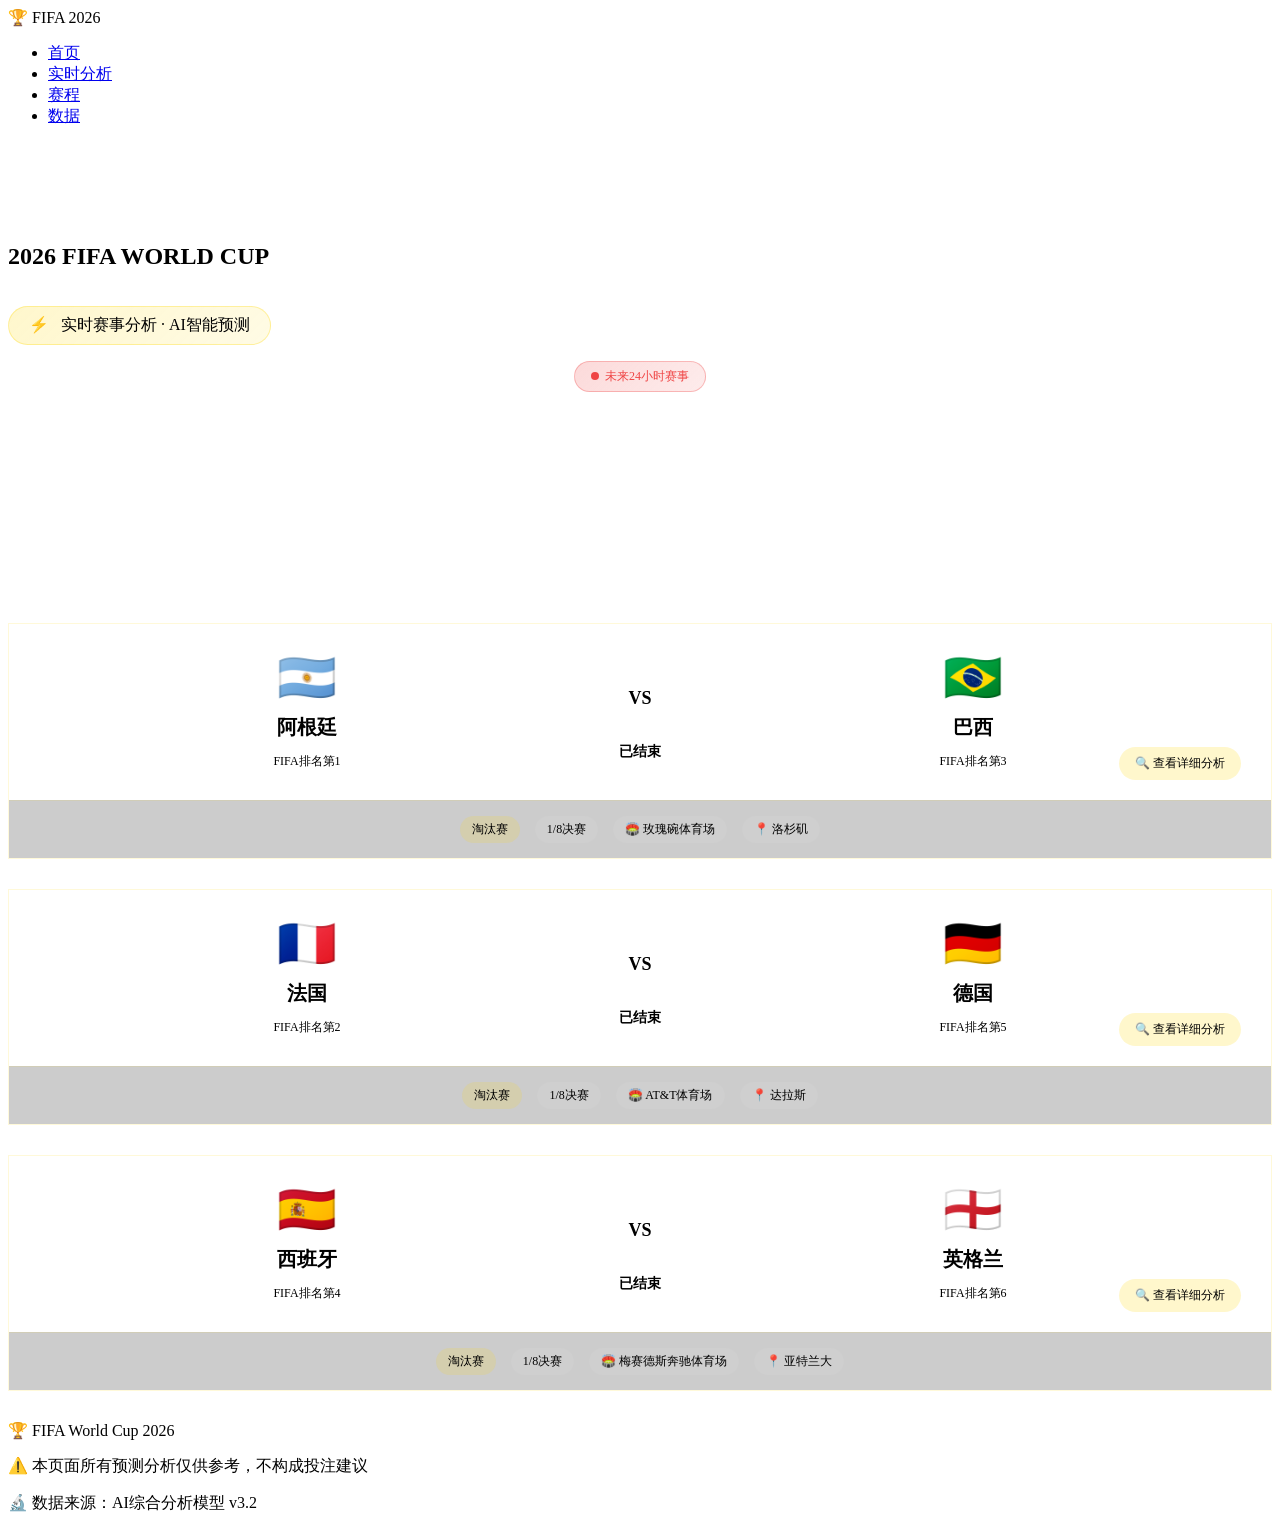
==== analysis.html @ 812a58b4 "v2.0: 新网站架构 - 6页面完整版" ====
<!DOCTYPE html>
<html lang="zh-CN">
<head>
    <meta charset="UTF-8">
    <meta name="viewport" content="width=device-width, initial-scale=1.0">
    <title>2026世界杯 - 实时赛事分析</title>
    <link rel="stylesheet" href="../第一版/网页/styles.css">
    <style>
        /* ==========================================
           实时分析页面专用样式
           ========================================== */
        
        .analysis-hero {
            min-height: 40vh;
            padding: 80px 0 40px;
        }

        .hero-subtitle.analysis-tag {
            background: linear-gradient(135deg, rgba(255, 215, 0, 0.2), rgba(255, 215, 0, 0.1));
            padding: 8px 20px;
            border-radius: 30px;
            border: 1px solid rgba(255, 215, 0, 0.3);
            display: inline-block;
        }

        .live-filter {
            display: flex;
            justify-content: center;
            gap: 12px;
            margin-bottom: 30px;
            flex-wrap: wrap;
        }

        .filter-badge {
            padding: 8px 20px;
            background: rgba(255, 255, 255, 0.05);
            border: 1px solid rgba(255, 255, 255, 0.1);
            border-radius: 20px;
            font-size: 14px;
            color: var(--text-secondary);
            transition: all 0.3s;
        }

        .filter-badge.active {
            background: rgba(255, 215, 0, 0.2);
            border-color: var(--accent-gold);
            color: var(--accent-gold);
        }

        .time-indicator {
            display: flex;
            align-items: center;
            justify-content: center;
            gap: 8px;
            margin-bottom: 20px;
        }

        .time-badge {
            background: linear-gradient(135deg, rgba(239, 68, 68, 0.2), rgba(239, 68, 68, 0.1));
            border: 1px solid rgba(239, 68, 68, 0.3);
            padding: 6px 16px;
            border-radius: 20px;
            font-size: 12px;
            color: #ef4444;
            display: flex;
            align-items: center;
            gap: 6px;
        }

        .pulse-dot {
            width: 8px;
            height: 8px;
            background: #ef4444;
            border-radius: 50%;
            animation: pulse 1.5s ease-in-out infinite;
        }

        /* 比赛卡片样式 */
        .match-analysis-card {
            background: var(--gradient-card);
            border-radius: var(--radius-xl);
            border: 1px solid rgba(255, 215, 0, 0.15);
            overflow: hidden;
            box-shadow: var(--shadow-lg);
            margin-bottom: 30px;
            transition: all 0.3s;
        }

        .match-analysis-card:hover {
            border-color: rgba(255, 215, 0, 0.4);
            transform: translateY(-5px);
        }

        .match-quick-view {
            display: grid;
            grid-template-columns: 1fr auto 1fr;
            gap: 30px;
            padding: 30px;
            align-items: center;
            cursor: pointer;
            position: relative;
        }

        .quick-team {
            display: flex;
            flex-direction: column;
            align-items: center;
            text-align: center;
            gap: 12px;
        }

        .quick-team-flag {
            font-size: 48px;
            line-height: 1;
        }

        .quick-team-name {
            font-size: 20px;
            font-weight: 700;
            color: var(--text-primary);
        }

        .quick-team-ranking {
            font-size: 12px;
            color: var(--text-muted);
        }

        .quick-vs {
            display: flex;
            flex-direction: column;
            align-items: center;
            gap: 10px;
        }

        .quick-vs-badge {
            width: 70px;
            height: 70px;
            background: var(--gradient-gold);
            border-radius: 50%;
            display: flex;
            align-items: center;
            justify-content: center;
            font-size: 18px;
            font-weight: 900;
            color: var(--primary-dark);
        }

        .quick-match-time {
            font-size: 14px;
            color: var(--accent-gold);
            font-weight: 600;
        }

        .quick-analysis-btn {
            position: absolute;
            bottom: 20px;
            right: 30px;
            padding: 8px 16px;
            background: rgba(255, 215, 0, 0.2);
            border: 1px solid var(--accent-gold);
            border-radius: 20px;
            font-size: 12px;
            color: var(--accent-gold);
            cursor: pointer;
            transition: all 0.3s;
        }

        .quick-analysis-btn:hover {
            background: rgba(255, 215, 0, 0.4);
        }

        .match-meta {
            display: flex;
            justify-content: center;
            gap: 15px;
            padding: 15px;
            background: rgba(0, 0, 0, 0.2);
            border-top: 1px solid rgba(255, 215, 0, 0.1);
        }

        .meta-tag {
            padding: 5px 12px;
            background: rgba(255, 255, 255, 0.05);
            border-radius: 15px;
            font-size: 12px;
            color: var(--text-secondary);
        }

        .meta-tag.highlight {
            background: rgba(255, 215, 0, 0.15);
            color: var(--accent-gold);
        }

        /* 弹窗样式 */
        .modal-overlay {
            display: none;
            position: fixed;
            top: 0;
            left: 0;
            right: 0;
            bottom: 0;
            background: rgba(0, 0, 0, 0.85);
            z-index: 2000;
            align-items: center;
            justify-content: center;
            padding: 20px;
            overflow-y: auto;
        }

        .modal-overlay.active {
            display: flex;
        }

        .modal-content {
            background: linear-gradient(180deg, #0a1628 0%, #1a2d4d 100%);
            border-radius: 20px;
            border: 1px solid rgba(255, 215, 0, 0.3);
            max-width: 900px;
            width: 100%;
            max-height: 90vh;
            overflow-y: auto;
            position: relative;
            animation: modalSlideIn 0.3s ease-out;
        }

        @keyframes modalSlideIn {
            from {
                opacity: 0;
                transform: translateY(30px) scale(0.95);
            }
            to {
                opacity: 1;
                transform: translateY(0) scale(1);
            }
        }

        .modal-header {
            display: flex;
            justify-content: space-between;
            align-items: center;
            padding: 25px 30px;
            background: rgba(0, 0, 0, 0.3);
            border-bottom: 1px solid rgba(255, 215, 0, 0.15);
            position: sticky;
            top: 0;
            z-index: 10;
        }

        .modal-title {
            font-size: 20px;
            font-weight: 700;
            color: var(--accent-gold);
        }

        .modal-close {
            width: 36px;
            height: 36px;
            background: rgba(255, 255, 255, 0.1);
            border: none;
            border-radius: 50%;
            color: var(--text-primary);
            font-size: 20px;
            cursor: pointer;
            transition: all 0.3s;
            display: flex;
            align-items: center;
            justify-content: center;
        }

        .modal-close:hover {
            background: rgba(255, 68, 68, 0.3);
            transform: rotate(90deg);
        }

        .modal-body {
            padding: 30px;
        }

        /* 弹窗内对战信息 */
        .modal-match-header {
            display: flex;
            justify-content: center;
            align-items: center;
            gap: 40px;
            margin-bottom: 30px;
            padding-bottom: 30px;
            border-bottom: 1px solid rgba(255, 215, 0, 0.1);
        }

        .modal-team {
            display: flex;
            flex-direction: column;
            align-items: center;
            gap: 10px;
        }

        .modal-team-flag {
            font-size: 64px;
        }

        .modal-team-name {
            font-size: 24px;
            font-weight: 700;
            color: var(--text-primary);
        }

        .modal-vs {
            font-size: 28px;
            font-weight: 900;
            color: var(--accent-gold);
        }

        /* 分析模块通用样式 */
        .analysis-module {
            margin-bottom: 30px;
        }

        .module-header {
            display: flex;
            align-items: center;
            gap: 10px;
            margin-bottom: 15px;
        }

        .module-icon {
            font-size: 20px;
        }

        .module-title {
            font-size: 16px;
            font-weight: 700;
            color: var(--text-primary);
        }

        .module-content {
            background: rgba(0, 0, 0, 0.2);
            border-radius: 15px;
            padding: 20px;
        }

        /* AI预测概率 */
        .ai-probability-grid {
            display: grid;
            grid-template-columns: repeat(3, 1fr);
            gap: 15px;
        }

        .prob-item {
            text-align: center;
            padding: 15px;
            background: rgba(255, 255, 255, 0.03);
            border-radius: 12px;
            border: 1px solid rgba(255, 255, 255, 0.05);
        }

        .prob-bar-container {
            height: 8px;
            background: rgba(255, 255, 255, 0.1);
            border-radius: 4px;
            margin: 10px 0;
            overflow: hidden;
        }

        .prob-fill {
            height: 100%;
            border-radius: 4px;
            transition: width 1s ease-out;
        }

        .prob-fill.win { background: var(--success-green); }
        .prob-fill.draw { background: var(--warning-orange); }
        .prob-fill.lose { background: var(--danger-red); }

        .prob-label {
            font-size: 14px;
            color: var(--text-secondary);
        }

        .prob-value {
            font-size: 28px;
            font-weight: 900;
        }

        .prob-value.win { color: var(--success-green); }
        .prob-value.draw { color: var(--warning-orange); }
        .prob-value.lose { color: var(--danger-red); }

        /* 比分预测 */
        .score-prediction-grid {
            display: grid;
            grid-template-columns: 1fr 1fr;
            gap: 20px;
        }

        .score-card {
            padding: 20px;
            background: rgba(255, 255, 255, 0.03);
            border-radius: 12px;
            border: 1px solid rgba(255, 255, 255, 0.05);
        }

        .score-card-title {
            font-size: 14px;
            color: var(--text-secondary);
            margin-bottom: 12px;
            text-align: center;
        }

        .score-main {
            display: flex;
            justify-content: center;
            align-items: center;
            gap: 15px;
        }

        .score-number {
            font-size: 48px;
            font-weight: 900;
            color: var(--accent-gold);
        }

        .score-separator {
            font-size: 32px;
            color: var(--text-muted);
        }

        .score-list {
            display: flex;
            justify-content: center;
            gap: 10px;
            margin-top: 12px;
            flex-wrap: wrap;
        }

        .score-alt {
            padding: 4px 12px;
            background: rgba(255, 255, 255, 0.1);
            border-radius: 15px;
            font-size: 14px;
            color: var(--text-secondary);
        }

        .upset-card {
            background: linear-gradient(135deg, rgba(248, 113, 113, 0.15), rgba(248, 113, 113, 0.05));
            border: 1px solid rgba(248, 113, 113, 0.3);
        }

        .upset-card .score-card-title {
            color: #f87171;
        }

        .upset-label {
            display: inline-flex;
            align-items: center;
            gap: 5px;
            padding: 4px 10px;
            background: rgba(248, 113, 113, 0.3);
            border-radius: 10px;
            font-size: 11px;
            color: #f87171;
            margin-bottom: 8px;
        }

        /* 进球数预测 */
        .goals-chart {
            display: flex;
            align-items: flex-end;
            justify-content: space-around;
            height: 120px;
            padding: 0 10px;
        }

        .goal-bar-wrapper {
            display: flex;
            flex-direction: column;
            align-items: center;
            gap: 8px;
        }

        .goal-bar {
            width: 40px;
            background: rgba(255, 255, 255, 0.15);
            border-radius: 6px 6px 0 0;
            transition: all 0.3s;
            position: relative;
        }

        .goal-bar.active {
            background: var(--accent-gold);
        }

        .goal-bar-percent {
            position: absolute;
            top: -25px;
            left: 50%;
            transform: translateX(-50%);
            font-size: 11px;
            color: var(--text-muted);
            white-space: nowrap;
        }

        .goal-bar.active .goal-bar-percent {
            color: var(--accent-gold);
            font-weight: 700;
        }

        .goal-bar-label {
            font-size: 13px;
            color: var(--text-muted);
        }

        .goal-bar-wrapper:has(.goal-bar.active) .goal-bar-label {
            color: var(--accent-gold);
            font-weight: 700;
        }

        .goals-summary {
            display: flex;
            justify-content: center;
            gap: 20px;
            margin-top: 20px;
            padding-top: 20px;
            border-top: 1px solid rgba(255, 255, 255, 0.1);
        }

        .summary-item {
            text-align: center;
        }

        .summary-value {
            font-size: 24px;
            font-weight: 900;
            color: var(--success-green);
        }

        .summary-label {
            font-size: 12px;
            color: var(--text-muted);
        }

        /* 冷门分析 */
        .upset-analysis-grid {
            display: grid;
            grid-template-columns: 1fr 1fr;
            gap: 15px;
            margin-bottom: 15px;
        }

        .upset-stat {
            text-align: center;
            padding: 15px;
            background: rgba(255, 255, 255, 0.03);
            border-radius: 12px;
        }

        .upset-value {
            font-size: 32px;
            font-weight: 900;
            color: var(--warning-orange);
        }

        .upset-label {
            font-size: 12px;
            color: var(--text-muted);
            margin-top: 5px;
        }

        .risk-level {
            display: flex;
            justify-content: center;
            gap: 6px;
            margin-top: 10px;
        }

        .risk-dot {
            width: 12px;
            height: 12px;
            border-radius: 50%;
            background: rgba(255, 255, 255, 0.2);
        }

        .risk-dot.active.low { background: var(--success-green); }
        .risk-dot.active.medium { background: var(--warning-orange); }
        .risk-dot.active.high { background: var(--danger-red); }

        .alert-box {
            display: flex;
            align-items: flex-start;
            gap: 12px;
            padding: 15px;
            background: rgba(251, 146, 60, 0.1);
            border: 1px solid rgba(251, 146, 60, 0.2);
            border-radius: 10px;
        }

        .alert-icon {
            font-size: 18px;
        }

        .alert-text {
            font-size: 14px;
            color: var(--text-secondary);
            line-height: 1.6;
        }

        /* 优劣势分析 */
        .advantages-grid {
            display: grid;
            grid-template-columns: 1fr 1fr;
            gap: 20px;
        }

        .adv-card {
            padding: 20px;
            background: rgba(255, 255, 255, 0.03);
            border-radius: 12px;
            border: 1px solid rgba(255, 255, 255, 0.05);
        }

        .adv-card.positive {
            border-left: 3px solid var(--success-green);
        }

        .adv-card.negative {
            border-left: 3px solid var(--warning-orange);
        }

        .adv-header {
            display: flex;
            align-items: center;
            gap: 8px;
            margin-bottom: 12px;
        }

        .adv-icon {
            font-size: 16px;
        }

        .adv-team {
            font-size: 14px;
            font-weight: 600;
            color: var(--accent-gold);
        }

        .adv-list {
            display: flex;
            flex-direction: column;
            gap: 8px;
        }

        .adv-item {
            display: flex;
            align-items: flex-start;
            gap: 8px;
            font-size: 13px;
            color: var(--text-secondary);
            line-height: 1.5;
        }

        .adv-bullet {
            flex-shrink: 0;
            width: 6px;
            height: 6px;
            border-radius: 50%;
            margin-top: 6px;
        }

        .adv-card.positive .adv-bullet { background: var(--success-green); }
        .adv-card.negative .adv-bullet { background: var(--warning-orange); }

        /* 核心看点 */
        .highlights-list {
            display: flex;
            flex-direction: column;
            gap: 12px;
        }

        .highlight-item {
            display: flex;
            align-items: center;
            gap: 12px;
            padding: 12px;
            background: rgba(255, 215, 0, 0.08);
            border-radius: 10px;
        }

        .highlight-number {
            width: 28px;
            height: 28px;
            background: var(--accent-gold);
            border-radius: 50%;
            display: flex;
            align-items: center;
            justify-content: center;
            font-size: 14px;
            font-weight: 700;
            color: var(--primary-dark);
            flex-shrink: 0;
        }

        .highlight-text {
            font-size: 14px;
            color: var(--text-primary);
        }

        /* 关键变量 */
        .variables-grid {
            display: grid;
            grid-template-columns: repeat(2, 1fr);
            gap: 15px;
        }

        .var-item {
            display: flex;
            align-items: flex-start;
            gap: 12px;
            padding: 15px;
            background: rgba(255, 255, 255, 0.03);
            border-radius: 12px;
        }

        .var-icon {
            font-size: 24px;
            flex-shrink: 0;
        }

        .var-content {
            flex: 1;
        }

        .var-label {
            font-size: 12px;
            color: var(--text-muted);
            margin-bottom: 4px;
        }

        .var-value {
            font-size: 14px;
            color: var(--text-primary);
            font-weight: 500;
        }

        /* 场馆信息 */
        .venue-stats {
            display: grid;
            grid-template-columns: repeat(3, 1fr);
            gap: 15px;
            margin-bottom: 15px;
        }

        .venue-stat {
            text-align: center;
            padding: 20px;
            background: rgba(96, 165, 250, 0.1);
            border-radius: 12px;
        }

        .venue-stat-value {
            font-size: 28px;
            font-weight: 900;
            color: var(--info-blue);
        }

        .venue-stat-label {
            font-size: 12px;
            color: var(--text-muted);
            margin-top: 5px;
        }

        .venue-note {
            display: flex;
            align-items: flex-start;
            gap: 10px;
            padding: 15px;
            background: rgba(251, 146, 60, 0.1);
            border-radius: 10px;
            font-size: 14px;
            color: var(--text-secondary);
        }

        .venue-note-icon {
            font-size: 16px;
        }

        /* 推荐方案 */
        .recommendation-grid {
            display: grid;
            grid-template-columns: 1fr 1fr;
            gap: 15px;
        }

        .rec-item {
            display: flex;
            flex-direction: column;
            gap: 8px;
        }

        .rec-card {
            padding: 20px;
            background: rgba(255, 255, 255, 0.03);
            border-radius: 12px;
            border: 1px solid rgba(255, 255, 255, 0.05);
            text-align: center;
        }

        .rec-card.primary {
            border-color: var(--accent-gold);
            background: rgba(255, 215, 0, 0.1);
        }

        .rec-card.secondary {
            border-color: rgba(96, 165, 250, 0.3);
            background: rgba(96, 165, 250, 0.05);
        }

        .rec-type {
            font-size: 12px;
            color: var(--text-muted);
            margin-bottom: 8px;
        }

        .rec-card.primary .rec-type {
            color: var(--accent-gold);
        }

        .rec-value {
            font-size: 18px;
            font-weight: 700;
            color: var(--text-primary);
        }

        .rec-odds {
            font-size: 12px;
            color: var(--success-green);
            margin-top: 5px;
        }

        /* 响应式 */
        @media (max-width: 768px) {
            .match-quick-view {
                grid-template-columns: 1fr;
                gap: 20px;
            }

            .quick-vs {
                order: -1;
            }

            .modal-content {
                max-height: 95vh;
            }

            .modal-body {
                padding: 20px;
            }

            .ai-probability-grid {
                grid-template-columns: 1fr;
            }

            .score-prediction-grid,
            .advantages-grid,
            .recommendation-grid,
            .upset-analysis-grid {
                grid-template-columns: 1fr;
            }

            .variables-grid {
                grid-template-columns: 1fr;
            }

            .venue-stats {
                grid-template-columns: 1fr;
            }

            .modal-match-header {
                flex-direction: column;
                gap: 20px;
            }

            .quick-analysis-btn {
                position: static;
                margin-top: 15px;
            }
        }
    </style>
</head>
<body>
    <!-- 导航栏 -->
    <nav class="main-nav">
        <div class="nav-container">
            <div class="nav-logo">
                <span class="logo-icon">🏆</span>
                <span class="logo-text">FIFA 2026</span>
            </div>
            <ul class="nav-menu">
                <li><a href="#" class="nav-link">首页</a></li>
                <li><a href="#" class="nav-link active">实时分析</a></li>
                <li><a href="#" class="nav-link">赛程</a></li>
                <li><a href="#" class="nav-link">数据</a></li>
            </ul>
        </div>
    </nav>

    <!-- 英雄区域 -->
    <section class="hero-section analysis-hero">
        <div class="hero-overlay"></div>
        <div class="hero-content">
            <h1 class="hero-title">
                <span class="year-text">2026</span>
                <span class="world-cup-text">FIFA WORLD CUP</span>
            </h1>
            <p class="hero-subtitle analysis-tag">
                <span style="margin-right:8px">⚡</span>
                实时赛事分析 · AI智能预测
            </p>
            <div class="time-indicator">
                <span class="time-badge">
                    <span class="pulse-dot"></span>
                    未来24小时赛事
                </span>
            </div>
        </div>
    </section>

    <!-- 比赛列表 -->
    <section class="section match-analysis">
        <div class="container">
            <div id="matches-container">
                <!-- 动态生成比赛卡片 -->
            </div>
        </div>
    </section>

    <!-- 弹窗 -->
    <div class="modal-overlay" id="modal">
        <div class="modal-content" id="modal-content">
            <!-- 动态生成弹窗内容 -->
        </div>
    </div>

    <!-- 页脚 -->
    <footer class="site-footer">
        <div class="container">
            <div class="footer-content">
                <div class="footer-brand">
                    <span class="footer-logo">🏆</span>
                    <span class="footer-text">FIFA World Cup 2026</span>
                </div>
                <div class="footer-disclaimer">
                    <p>⚠️ 本页面所有预测分析仅供参考，不构成投注建议</p>
                    <p>🔬 数据来源：AI综合分析模型 v3.2</p>
                </div>
            </div>
        </div>
    </footer>

    <script>
        // 加载数据
        let analysisData = null;

        async function loadData() {
            try {
                const response = await fetch('data/analysis.json');
                analysisData = await response.json();
                renderMatches();
            } catch (error) {
                console.error('加载数据失败:', error);
                document.getElementById('matches-container').innerHTML = '<p style="text-align:center;color:#f87171;">数据加载失败</p>';
            }
        }

        // 格式化时间
        function formatMatchTime(datetime) {
            const date = new Date(datetime);
            const now = new Date();
            const diff = date - now;
            
            if (diff < 0) return '已结束';
            
            const hours = Math.floor(diff / (1000 * 60 * 60));
            const minutes = Math.floor((diff % (1000 * 60 * 60)) / (1000 * 60));
            
            if (hours < 24) {
                return `今晚 ${date.getHours().toString().padStart(2, '0')}:${date.getMinutes().toString().padStart(2, '0')}`;
            }
            
            return `${(date.getMonth() + 1).toString().padStart(2, '0')}-${date.getDate().toString().padStart(2, '0')} ${date.getHours().toString().padStart(2, '0')}:${date.getMinutes().toString().padStart(2, '0')}`;
        }

        // 渲染比赛卡片
        function renderMatches() {
            const container = document.getElementById('matches-container');
            const matches = analysisData.matches;

            container.innerHTML = matches.map((match, index) => `
                <div class="match-analysis-card fade-in" style="animation-delay: ${index * 0.1}s">
                    <div class="match-quick-view" onclick="openModal(${match.id})">
                        <div class="quick-team">
                            <span class="quick-team-flag">${match.home_team.flag}</span>
                            <span class="quick-team-name">${match.home_team.name}</span>
                            <span class="quick-team-ranking">FIFA排名第${match.home_team.fifa_ranking}</span>
                        </div>
                        <div class="quick-vs">
                            <div class="quick-vs-badge">VS</div>
                            <span class="quick-match-time">${formatMatchTime(match.datetime)}</span>
                        </div>
                        <div class="quick-team">
                            <span class="quick-team-flag">${match.away_team.flag}</span>
                            <span class="quick-team-name">${match.away_team.name}</span>
                            <span class="quick-team-ranking">FIFA排名第${match.away_team.fifa_ranking}</span>
                        </div>
                        <button class="quick-analysis-btn">🔍 查看详细分析</button>
                    </div>
                    <div class="match-meta">
                        <span class="meta-tag highlight">${match.group}</span>
                        <span class="meta-tag">${match.round}</span>
                        <span class="meta-tag">🏟️ ${match.venue}</span>
                        <span class="meta-tag">📍 ${match.city}</span>
                    </div>
                </div>
            `).join('');
        }

        // 打开弹窗
        function openModal(matchId) {
            const match = analysisData.matches.find(m => m.id === matchId);
            if (!match) return;

            const a = match.analysis;
            const riskLevelClass = a.upset_analysis.risk_level;
            const riskLabels = { low: '低', medium: '中', 'medium-high': '中高', high: '高' };
            
            const modalContent = document.getElementById('modal-content');
            modalContent.innerHTML = `
                <div class="modal-header">
                    <h2 class="modal-title">📊 比赛深度分析</h2>
                    <button class="modal-close" onclick="closeModal()">✕</button>
                </div>
                <div class="modal-body">
                    <!-- 对战信息 -->
                    <div class="modal-match-header">
                        <div class="modal-team">
                            <span class="modal-team-flag">${match.home_team.flag}</span>
                            <span class="modal-team-name">${match.home_team.name}</span>
                        </div>
                        <span class="modal-vs">VS</span>
                        <div class="modal-team">
                            <span class="modal-team-flag">${match.away_team.flag}</span>
                            <span class="modal-team-name">${match.away_team.name}</span>
                        </div>
                    </div>

                    <!-- AI预测概率 -->
                    <div class="analysis-module">
                        <div class="module-header">
                            <span class="module-icon">🤖</span>
                            <span class="module-title">AI预测概率</span>
                        </div>
                        <div class="module-content">
                            <div class="ai-probability-grid">
                                <div class="prob-item win">
                                    <span class="prob-label">${match.home_team.name}胜</span>
                                    <span class="prob-value win">${a.ai_prediction.win}%</span>
                                    <div class="prob-bar-container">
                                        <div class="prob-fill win" style="width: ${a.ai_prediction.win}%"></div>
                                    </div>
                                </div>
                                <div class="prob-item draw">
                                    <span class="prob-label">平局</span>
                                    <span class="prob-value draw">${a.ai_prediction.draw}%</span>
                                    <div class="prob-bar-container">
                                        <div class="prob-fill draw" style="width: ${a.ai_prediction.draw}%"></div>
                                    </div>
                                </div>
                                <div class="prob-item lose">
                                    <span class="prob-label">${match.away_team.name}胜</span>
                                    <span class="prob-value lose">${a.ai_prediction.lose}%</span>
                                    <div class="prob-bar-container">
                                        <div class="prob-fill lose" style="width: ${a.ai_prediction.lose}%"></div>
                                    </div>
                                </div>
                            </div>
                        </div>
                    </div>

                    <!-- 最可能比分 -->
                    <div class="analysis-module">
                        <div class="module-header">
                            <span class="module-icon">⚽</span>
                            <span class="module-title">最可能比分</span>
                        </div>
                        <div class="module-content">
                            <div class="score-prediction-grid">
                                <div class="score-card">
                                    <div class="score-card-title">热门预测</div>
                                    <div class="score-main">
                                        <span class="score-number">${a.score_prediction.most_likely[0].split('-')[0]}</span>
                                        <span class="score-separator">-</span>
                                        <span class="score-number">${a.score_prediction.most_likely[0].split('-')[1]}</span>
                                    </div>
                                    <div class="score-list">
                                        ${a.score_prediction.most_likely.slice(1).map(s => `<span class="score-alt">${s}</span>`).join('')}
                                    </div>
                                </div>
                                <div class="score-card upset-card">
                                    <span class="upset-label">⚡ 冷门比分</span>
                                    <div class="score-main">
                                        <span class="score-number">${a.score_prediction.upset_scores[0].split('-')[0]}</span>
                                        <span class="score-separator">-</span>
                                        <span class="score-number">${a.score_prediction.upset_scores[0].split('-')[1]}</span>
                                    </div>
                                    <div class="score-list">
                                        ${a.score_prediction.upset_scores.slice(1).map(s => `<span class="score-alt" style="background:rgba(248,113,113,0.2);color:#f87171">${s}</span>`).join('')}
                                    </div>
                                </div>
                            </div>
                        </div>
                    </div>

                    <!-- 进球数预测 -->
                    <div class="analysis-module">
                        <div class="module-header">
                            <span class="module-icon">⚽⚽</span>
                            <span class="module-title">进球数预测</span>
                        </div>
                        <div class="module-content">
                            <div class="goals-chart">
                                ${Object.entries(a.goals_prediction.distribution).map(([goals, percent]) => `
                                    <div class="goal-bar-wrapper">
                                        <div class="goal-bar ${parseInt(goals) === Math.round(a.goals_prediction.predicted_total) ? 'active' : ''}" style="height: ${Math.max(percent * 0.8, 10)}px">
                                            <span class="goal-bar-percent">${percent}%</span>
                                        </div>
                                        <span class="goal-bar-label">${goals}球</span>
                                    </div>
                                `).join('')}
                            </div>
                            <div class="goals-summary">
                                <div class="summary-item">
                                    <span class="summary-value">${a.goals_prediction.predicted_total}</span>
                                    <span class="summary-label">预测总进球</span>
                                </div>
                                <div class="summary-item">
                                    <span class="summary-value" style="color: var(--accent-gold)">大${Math.round(a.goals_prediction.predicted_total)}.5</span>
                                    <span class="summary-label">推荐选项</span>
                                </div>
                            </div>
                        </div>
                    </div>

                    <!-- 冷门概率与风险 -->
                    <div class="analysis-module">
                        <div class="module-header">
                            <span class="module-icon">⚡</span>
                            <span class="module-title">冷门概率与风险</span>
                        </div>
                        <div class="module-content">
                            <div class="upset-analysis-grid">
                                <div class="upset-stat">
                                    <span class="upset-value">${a.upset_analysis.probability}%</span>
                                    <span class="upset-label">冷门发生概率</span>
                                    <div class="risk-level">
                                        ${['low', 'medium', 'high'].map(level => `
                                            <span class="risk-dot ${riskLevelClass === level ? 'active ' + level : ''}"></span>
                                        `).join('')}
                                    </div>
                                </div>
                                <div class="upset-stat">
                                    <span class="upset-value" style="color: ${riskLevelClass === 'high' ? '#f87171' : riskLevelClass === 'medium' ? '#fb923c' : '#4ade80'}">${riskLabels[riskLevelClass]}</span>
                                    <span class="upset-label">风险等级</span>
                                </div>
                            </div>
                            <div class="alert-box">
                                <span class="alert-icon">💡</span>
                                <span class="alert-text">${a.upset_analysis.description}</span>
                            </div>
                        </div>
                    </div>

                    <!-- 双方优势与隐患 -->
                    <div class="analysis-module">
                        <div class="module-header">
                            <span class="module-icon">✓▲</span>
                            <span class="module-title">双方优势与隐患</span>
                        </div>
                        <div class="module-content">
                            <div class="advantages-grid">
                                <div class="adv-card positive">
                                    <div class="adv-header">
                                        <span class="adv-icon">✅</span>
                                        <span class="adv-team">${match.home_team.name} 优势</span>
                                    </div>
                                    <div class="adv-list">
                                        ${a.advantages.home.map(item => `
                                            <div class="adv-item">
                                                <span class="adv-bullet"></span>
                                                <span>${item}</span>
                                            </div>
                                        `).join('')}
                                    </div>
                                </div>
                                <div class="adv-card negative">
                                    <div class="adv-header">
                                        <span class="adv-icon">⚠️</span>
                                        <span class="adv-team">${match.home_team.name} 隐患</span>
                                    </div>
                                    <div class="adv-list">
                                        ${a.concerns.home.map(item => `
                                            <div class="adv-item">
                                                <span class="adv-bullet"></span>
                                                <span>${item}</span>
                                            </div>
                                        `).join('')}
                                    </div>
                                </div>
                                <div class="adv-card positive">
                                    <div class="adv-header">
                                        <span class="adv-icon">✅</span>
                                        <span class="adv-team">${match.away_team.name} 优势</span>
                                    </div>
                                    <div class="adv-list">
                                        ${a.advantages.away.map(item => `
                                            <div class="adv-item">
                                                <span class="adv-bullet"></span>
                                                <span>${item}</span>
                                            </div>
                                        `).join('')}
                                    </div>
                                </div>
                                <div class="adv-card negative">
                                    <div class="adv-header">
                                        <span class="adv-icon">⚠️</span>
                                        <span class="adv-team">${match.away_team.name} 隐患</span>
                                    </div>
                                    <div class="adv-list">
                                        ${a.concerns.away.map(item => `
                                            <div class="adv-item">
                                                <span class="adv-bullet"></span>
                                                <span>${item}</span>
                                            </div>
                                        `).join('')}
                                    </div>
                                </div>
                            </div>
                        </div>
                    </div>

                    <!-- 核心看点 -->
                    <div class="analysis-module">
                        <div class="module-header">
                            <span class="module-icon">🎯</span>
                            <span class="module-title">核心看点</span>
                        </div>
                        <div class="module-content">
                            <div class="highlights-list">
                                ${a.key_highlights.map((highlight, i) => `
                                    <div class="highlight-item">
                                        <span class="highlight-number">${i + 1}</span>
                                        <span class="highlight-text">${highlight}</span>
                                    </div>
                                `).join('')}
                            </div>
                        </div>
                    </div>

                    <!-- 关键变量 -->
                    <div class="analysis-module">
                        <div class="module-header">
                            <span class="module-icon">🔄</span>
                            <span class="module-title">关键变量</span>
                        </div>
                        <div class="module-content">
                            <div class="variables-grid">
                                <div class="var-item">
                                    <span class="var-icon">🏔️</span>
                                    <div class="var-content">
                                        <span class="var-label">高原/海拔</span>
                                        <span class="var-value">${a.variables.altitude}</span>
                                    </div>
                                </div>
                                <div class="var-item">
                                    <span class="var-icon">🌤️</span>
                                    <div class="var-content">
                                        <span class="var-label">天气状况</span>
                                        <span class="var-value">${a.variables.weather}</span>
                                    </div>
                                </div>
                                <div class="var-item">
                                    <span class="var-icon">👨‍⚖️</span>
                                    <div class="var-content">
                                        <span class="var-label">裁判安排</span>
                                        <span class="var-value">${a.variables.referee}</span>
                                    </div>
                                </div>
                                <div class="var-item">
                                    <span class="var-icon">📋</span>
                                    <div class="var-content">
                                        <span class="var-label">轮次影响</span>
                                        <span class="var-value">${a.variables.round_impact}</span>
                                    </div>
                                </div>
                            </div>
                        </div>
                    </div>

                    <!-- 场馆信息 -->
                    <div class="analysis-module">
                        <div class="module-header">
                            <span class="module-icon">🏟️</span>
                            <span class="module-title">场馆信息</span>
                        </div>
                        <div class="module-content">
                            <div class="venue-stats">
                                <div class="venue-stat">
                                    <span class="venue-stat-value">${a.venue_info.capacity.toLocaleString()}</span>
                                    <span class="venue-stat-label">容纳人数</span>
                                </div>
                                <div class="venue-stat">
                                    <span class="venue-stat-value">${a.venue_info.surface}</span>
                                    <span class="venue-stat-label">草皮类型</span>
                                </div>
                                <div class="venue-stat">
                                    <span class="venue-stat-value">${a.venue_info.home_advantage}</span>
                                    <span class="venue-stat-label">主场优势</span>
                                </div>
                            </div>
                            <div class="venue-note">
                                <span class="venue-note-icon">📍</span>
                                <span>比赛场馆：${match.venue}（${match.city}）</span>
                            </div>
                        </div>
                    </div>

                    <!-- 推荐方案 -->
                    <div class="analysis-module">
                        <div class="module-header">
                            <span class="module-icon">🎯</span>
                            <span class="module-title">推荐方案</span>
                        </div>
                        <div class="module-content">
                            <div class="recommendation-grid">
                                <div class="rec-item">
                                    <span class="rec-type">🏆 首选</span>
                                    <div class="rec-card primary">
                                        <span class="rec-value">${a.recommendations.primary}</span>
                                    </div>
                                </div>
                                <div class="rec-item">
                                    <span class="rec-type">🥈 次选</span>
                                    <div class="rec-card secondary">
                                        <span class="rec-value">${a.recommendations.secondary}</span>
                                    </div>
                                </div>
                                <div class="rec-item">
                                    <span class="rec-type">⚽ 比分推荐</span>
                                    <div class="rec-card">
                                        <span class="rec-value">${a.recommendations.correct_score}</span>
                                    </div>
                                </div>
                                <div class="rec-item">
                                    <span class="rec-type">🔢 进球推荐</span>
                                    <div class="rec-card">
                                        <span class="rec-value">${a.recommendations.goals}</span>
                                    </div>
                                </div>
                            </div>
                        </div>
                    </div>

                </div>
            `;

            document.getElementById('modal').classList.add('active');
            document.body.style.overflow = 'hidden';
        }

        // 关闭弹窗
        function closeModal() {
            document.getElementById('modal').classList.remove('active');
            document.body.style.overflow = '';
        }

        // 点击遮罩关闭
        document.getElementById('modal').addEventListener('click', function(e) {
            if (e.target === this) {
                closeModal();
            }
        });

        // ESC键关闭
        document.addEventListener('keydown', function(e) {
            if (e.key === 'Escape') {
                closeModal();
            }
        });

        // 初始化
        loadData();
    </script>
</body>
</html>
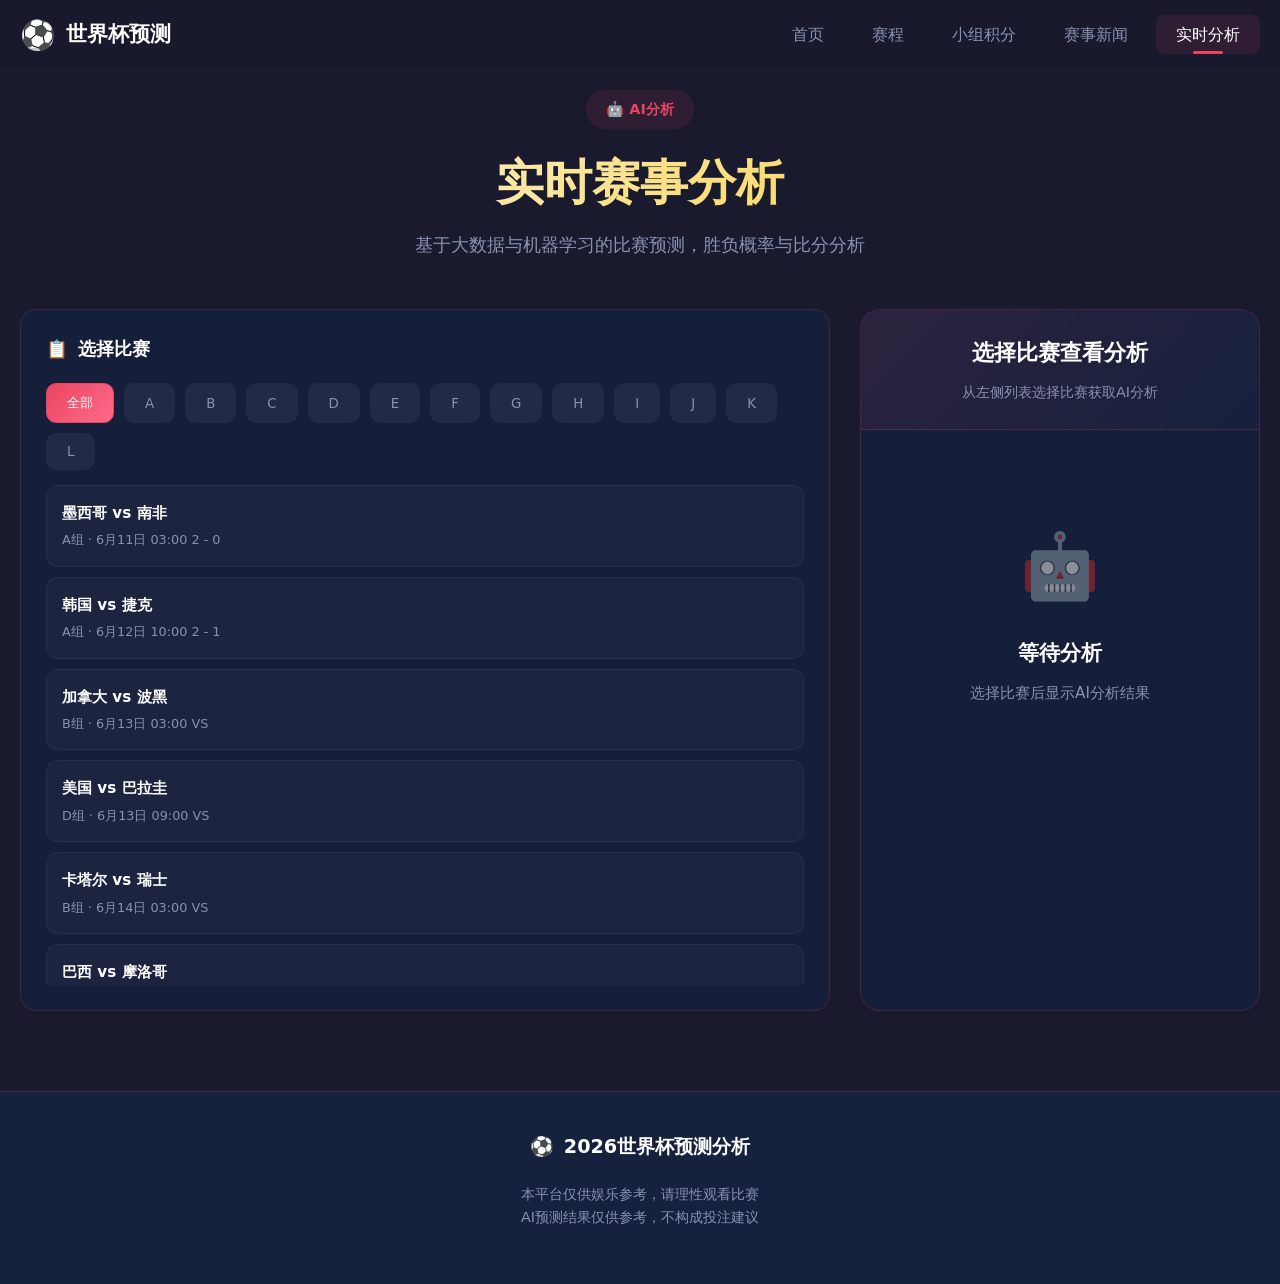
==== commit 3c030bd2: "feat: 网站v2.0重构 - 现代UI与多窗口模式 - 重构首页：今日比赛卡片、倒计时、入口导航 - 重构赛程页：卡片式列表、A-L组筛选、弹窗分析 - 重构积分榜：12组积分表格、Tab切换 -" ====
--- a/analysis.html
+++ b/analysis.html
@@ -3,1399 +3,378 @@
 <head>
     <meta charset="UTF-8">
     <meta name="viewport" content="width=device-width, initial-scale=1.0">
-    <title>2026世界杯 - 实时赛事分析</title>
-    <link rel="stylesheet" href="../第一版/网页/styles.css">
-    <style>
-        /* ==========================================
-           实时分析页面专用样式
-           ========================================== */
-        
-        .analysis-hero {
-            min-height: 40vh;
-            padding: 80px 0 40px;
-        }
-
-        .hero-subtitle.analysis-tag {
-            background: linear-gradient(135deg, rgba(255, 215, 0, 0.2), rgba(255, 215, 0, 0.1));
-            padding: 8px 20px;
-            border-radius: 30px;
-            border: 1px solid rgba(255, 215, 0, 0.3);
-            display: inline-block;
-        }
-
-        .live-filter {
-            display: flex;
-            justify-content: center;
-            gap: 12px;
-            margin-bottom: 30px;
-            flex-wrap: wrap;
-        }
-
-        .filter-badge {
-            padding: 8px 20px;
-            background: rgba(255, 255, 255, 0.05);
-            border: 1px solid rgba(255, 255, 255, 0.1);
-            border-radius: 20px;
-            font-size: 14px;
-            color: var(--text-secondary);
-            transition: all 0.3s;
-        }
-
-        .filter-badge.active {
-            background: rgba(255, 215, 0, 0.2);
-            border-color: var(--accent-gold);
-            color: var(--accent-gold);
-        }
-
-        .time-indicator {
-            display: flex;
-            align-items: center;
-            justify-content: center;
-            gap: 8px;
-            margin-bottom: 20px;
-        }
-
-        .time-badge {
-            background: linear-gradient(135deg, rgba(239, 68, 68, 0.2), rgba(239, 68, 68, 0.1));
-            border: 1px solid rgba(239, 68, 68, 0.3);
-            padding: 6px 16px;
-            border-radius: 20px;
-            font-size: 12px;
-            color: #ef4444;
-            display: flex;
-            align-items: center;
-            gap: 6px;
-        }
-
-        .pulse-dot {
-            width: 8px;
-            height: 8px;
-            background: #ef4444;
-            border-radius: 50%;
-            animation: pulse 1.5s ease-in-out infinite;
-        }
-
-        /* 比赛卡片样式 */
-        .match-analysis-card {
-            background: var(--gradient-card);
-            border-radius: var(--radius-xl);
-            border: 1px solid rgba(255, 215, 0, 0.15);
-            overflow: hidden;
-            box-shadow: var(--shadow-lg);
-            margin-bottom: 30px;
-            transition: all 0.3s;
-        }
-
-        .match-analysis-card:hover {
-            border-color: rgba(255, 215, 0, 0.4);
-            transform: translateY(-5px);
-        }
-
-        .match-quick-view {
-            display: grid;
-            grid-template-columns: 1fr auto 1fr;
-            gap: 30px;
-            padding: 30px;
-            align-items: center;
-            cursor: pointer;
-            position: relative;
-        }
-
-        .quick-team {
-            display: flex;
-            flex-direction: column;
-            align-items: center;
-            text-align: center;
-            gap: 12px;
-        }
-
-        .quick-team-flag {
-            font-size: 48px;
-            line-height: 1;
-        }
-
-        .quick-team-name {
-            font-size: 20px;
-            font-weight: 700;
-            color: var(--text-primary);
-        }
-
-        .quick-team-ranking {
-            font-size: 12px;
-            color: var(--text-muted);
-        }
-
-        .quick-vs {
-            display: flex;
-            flex-direction: column;
-            align-items: center;
-            gap: 10px;
-        }
-
-        .quick-vs-badge {
-            width: 70px;
-            height: 70px;
-            background: var(--gradient-gold);
-            border-radius: 50%;
-            display: flex;
-            align-items: center;
-            justify-content: center;
-            font-size: 18px;
-            font-weight: 900;
-            color: var(--primary-dark);
-        }
-
-        .quick-match-time {
-            font-size: 14px;
-            color: var(--accent-gold);
-            font-weight: 600;
-        }
-
-        .quick-analysis-btn {
-            position: absolute;
-            bottom: 20px;
-            right: 30px;
-            padding: 8px 16px;
-            background: rgba(255, 215, 0, 0.2);
-            border: 1px solid var(--accent-gold);
-            border-radius: 20px;
-            font-size: 12px;
-            color: var(--accent-gold);
-            cursor: pointer;
-            transition: all 0.3s;
-        }
-
-        .quick-analysis-btn:hover {
-            background: rgba(255, 215, 0, 0.4);
-        }
-
-        .match-meta {
-            display: flex;
-            justify-content: center;
-            gap: 15px;
-            padding: 15px;
-            background: rgba(0, 0, 0, 0.2);
-            border-top: 1px solid rgba(255, 215, 0, 0.1);
-        }
-
-        .meta-tag {
-            padding: 5px 12px;
-            background: rgba(255, 255, 255, 0.05);
-            border-radius: 15px;
-            font-size: 12px;
-            color: var(--text-secondary);
-        }
-
-        .meta-tag.highlight {
-            background: rgba(255, 215, 0, 0.15);
-            color: var(--accent-gold);
-        }
-
-        /* 弹窗样式 */
-        .modal-overlay {
-            display: none;
-            position: fixed;
-            top: 0;
-            left: 0;
-            right: 0;
-            bottom: 0;
-            background: rgba(0, 0, 0, 0.85);
-            z-index: 2000;
-            align-items: center;
-            justify-content: center;
-            padding: 20px;
-            overflow-y: auto;
-        }
-
-        .modal-overlay.active {
-            display: flex;
-        }
-
-        .modal-content {
-            background: linear-gradient(180deg, #0a1628 0%, #1a2d4d 100%);
-            border-radius: 20px;
-            border: 1px solid rgba(255, 215, 0, 0.3);
-            max-width: 900px;
-            width: 100%;
-            max-height: 90vh;
-            overflow-y: auto;
-            position: relative;
-            animation: modalSlideIn 0.3s ease-out;
-        }
-
-        @keyframes modalSlideIn {
-            from {
-                opacity: 0;
-                transform: translateY(30px) scale(0.95);
-            }
-            to {
-                opacity: 1;
-                transform: translateY(0) scale(1);
-            }
-        }
-
-        .modal-header {
-            display: flex;
-            justify-content: space-between;
-            align-items: center;
-            padding: 25px 30px;
-            background: rgba(0, 0, 0, 0.3);
-            border-bottom: 1px solid rgba(255, 215, 0, 0.15);
-            position: sticky;
-            top: 0;
-            z-index: 10;
-        }
-
-        .modal-title {
-            font-size: 20px;
-            font-weight: 700;
-            color: var(--accent-gold);
-        }
-
-        .modal-close {
-            width: 36px;
-            height: 36px;
-            background: rgba(255, 255, 255, 0.1);
-            border: none;
-            border-radius: 50%;
-            color: var(--text-primary);
-            font-size: 20px;
-            cursor: pointer;
-            transition: all 0.3s;
-            display: flex;
-            align-items: center;
-            justify-content: center;
-        }
-
-        .modal-close:hover {
-            background: rgba(255, 68, 68, 0.3);
-            transform: rotate(90deg);
-        }
-
-        .modal-body {
-            padding: 30px;
-        }
-
-        /* 弹窗内对战信息 */
-        .modal-match-header {
-            display: flex;
-            justify-content: center;
-            align-items: center;
-            gap: 40px;
-            margin-bottom: 30px;
-            padding-bottom: 30px;
-            border-bottom: 1px solid rgba(255, 215, 0, 0.1);
-        }
-
-        .modal-team {
-            display: flex;
-            flex-direction: column;
-            align-items: center;
-            gap: 10px;
-        }
-
-        .modal-team-flag {
-            font-size: 64px;
-        }
-
-        .modal-team-name {
-            font-size: 24px;
-            font-weight: 700;
-            color: var(--text-primary);
-        }
-
-        .modal-vs {
-            font-size: 28px;
-            font-weight: 900;
-            color: var(--accent-gold);
-        }
-
-        /* 分析模块通用样式 */
-        .analysis-module {
-            margin-bottom: 30px;
-        }
-
-        .module-header {
-            display: flex;
-            align-items: center;
-            gap: 10px;
-            margin-bottom: 15px;
-        }
-
-        .module-icon {
-            font-size: 20px;
-        }
-
-        .module-title {
-            font-size: 16px;
-            font-weight: 700;
-            color: var(--text-primary);
-        }
-
-        .module-content {
-            background: rgba(0, 0, 0, 0.2);
-            border-radius: 15px;
-            padding: 20px;
-        }
-
-        /* AI预测概率 */
-        .ai-probability-grid {
-            display: grid;
-            grid-template-columns: repeat(3, 1fr);
-            gap: 15px;
-        }
-
-        .prob-item {
-            text-align: center;
-            padding: 15px;
-            background: rgba(255, 255, 255, 0.03);
-            border-radius: 12px;
-            border: 1px solid rgba(255, 255, 255, 0.05);
-        }
-
-        .prob-bar-container {
-            height: 8px;
-            background: rgba(255, 255, 255, 0.1);
-            border-radius: 4px;
-            margin: 10px 0;
-            overflow: hidden;
-        }
-
-        .prob-fill {
-            height: 100%;
-            border-radius: 4px;
-            transition: width 1s ease-out;
-        }
-
-        .prob-fill.win { background: var(--success-green); }
-        .prob-fill.draw { background: var(--warning-orange); }
-        .prob-fill.lose { background: var(--danger-red); }
-
-        .prob-label {
-            font-size: 14px;
-            color: var(--text-secondary);
-        }
-
-        .prob-value {
-            font-size: 28px;
-            font-weight: 900;
-        }
-
-        .prob-value.win { color: var(--success-green); }
-        .prob-value.draw { color: var(--warning-orange); }
-        .prob-value.lose { color: var(--danger-red); }
-
-        /* 比分预测 */
-        .score-prediction-grid {
-            display: grid;
-            grid-template-columns: 1fr 1fr;
-            gap: 20px;
-        }
-
-        .score-card {
-            padding: 20px;
-            background: rgba(255, 255, 255, 0.03);
-            border-radius: 12px;
-            border: 1px solid rgba(255, 255, 255, 0.05);
-        }
-
-        .score-card-title {
-            font-size: 14px;
-            color: var(--text-secondary);
-            margin-bottom: 12px;
-            text-align: center;
-        }
-
-        .score-main {
-            display: flex;
-            justify-content: center;
-            align-items: center;
-            gap: 15px;
-        }
-
-        .score-number {
-            font-size: 48px;
-            font-weight: 900;
-            color: var(--accent-gold);
-        }
-
-        .score-separator {
-            font-size: 32px;
-            color: var(--text-muted);
-        }
-
-        .score-list {
-            display: flex;
-            justify-content: center;
-            gap: 10px;
-            margin-top: 12px;
-            flex-wrap: wrap;
-        }
-
-        .score-alt {
-            padding: 4px 12px;
-            background: rgba(255, 255, 255, 0.1);
-            border-radius: 15px;
-            font-size: 14px;
-            color: var(--text-secondary);
-        }
-
-        .upset-card {
-            background: linear-gradient(135deg, rgba(248, 113, 113, 0.15), rgba(248, 113, 113, 0.05));
-            border: 1px solid rgba(248, 113, 113, 0.3);
-        }
-
-        .upset-card .score-card-title {
-            color: #f87171;
-        }
-
-        .upset-label {
-            display: inline-flex;
-            align-items: center;
-            gap: 5px;
-            padding: 4px 10px;
-            background: rgba(248, 113, 113, 0.3);
-            border-radius: 10px;
-            font-size: 11px;
-            color: #f87171;
-            margin-bottom: 8px;
-        }
-
-        /* 进球数预测 */
-        .goals-chart {
-            display: flex;
-            align-items: flex-end;
-            justify-content: space-around;
-            height: 120px;
-            padding: 0 10px;
-        }
-
-        .goal-bar-wrapper {
-            display: flex;
-            flex-direction: column;
-            align-items: center;
-            gap: 8px;
-        }
-
-        .goal-bar {
-            width: 40px;
-            background: rgba(255, 255, 255, 0.15);
-            border-radius: 6px 6px 0 0;
-            transition: all 0.3s;
-            position: relative;
-        }
-
-        .goal-bar.active {
-            background: var(--accent-gold);
-        }
-
-        .goal-bar-percent {
-            position: absolute;
-            top: -25px;
-            left: 50%;
-            transform: translateX(-50%);
-            font-size: 11px;
-            color: var(--text-muted);
-            white-space: nowrap;
-        }
-
-        .goal-bar.active .goal-bar-percent {
-            color: var(--accent-gold);
-            font-weight: 700;
-        }
-
-        .goal-bar-label {
-            font-size: 13px;
-            color: var(--text-muted);
-        }
-
-        .goal-bar-wrapper:has(.goal-bar.active) .goal-bar-label {
-            color: var(--accent-gold);
-            font-weight: 700;
-        }
-
-        .goals-summary {
-            display: flex;
-            justify-content: center;
-            gap: 20px;
-            margin-top: 20px;
-            padding-top: 20px;
-            border-top: 1px solid rgba(255, 255, 255, 0.1);
-        }
-
-        .summary-item {
-            text-align: center;
-        }
-
-        .summary-value {
-            font-size: 24px;
-            font-weight: 900;
-            color: var(--success-green);
-        }
-
-        .summary-label {
-            font-size: 12px;
-            color: var(--text-muted);
-        }
-
-        /* 冷门分析 */
-        .upset-analysis-grid {
-            display: grid;
-            grid-template-columns: 1fr 1fr;
-            gap: 15px;
-            margin-bottom: 15px;
-        }
-
-        .upset-stat {
-            text-align: center;
-            padding: 15px;
-            background: rgba(255, 255, 255, 0.03);
-            border-radius: 12px;
-        }
-
-        .upset-value {
-            font-size: 32px;
-            font-weight: 900;
-            color: var(--warning-orange);
-        }
-
-        .upset-label {
-            font-size: 12px;
-            color: var(--text-muted);
-            margin-top: 5px;
-        }
-
-        .risk-level {
-            display: flex;
-            justify-content: center;
-            gap: 6px;
-            margin-top: 10px;
-        }
-
-        .risk-dot {
-            width: 12px;
-            height: 12px;
-            border-radius: 50%;
-            background: rgba(255, 255, 255, 0.2);
-        }
-
-        .risk-dot.active.low { background: var(--success-green); }
-        .risk-dot.active.medium { background: var(--warning-orange); }
-        .risk-dot.active.high { background: var(--danger-red); }
-
-        .alert-box {
-            display: flex;
-            align-items: flex-start;
-            gap: 12px;
-            padding: 15px;
-            background: rgba(251, 146, 60, 0.1);
-            border: 1px solid rgba(251, 146, 60, 0.2);
-            border-radius: 10px;
-        }
-
-        .alert-icon {
-            font-size: 18px;
-        }
-
-        .alert-text {
-            font-size: 14px;
-            color: var(--text-secondary);
-            line-height: 1.6;
-        }
-
-        /* 优劣势分析 */
-        .advantages-grid {
-            display: grid;
-            grid-template-columns: 1fr 1fr;
-            gap: 20px;
-        }
-
-        .adv-card {
-            padding: 20px;
-            background: rgba(255, 255, 255, 0.03);
-            border-radius: 12px;
-            border: 1px solid rgba(255, 255, 255, 0.05);
-        }
-
-        .adv-card.positive {
-            border-left: 3px solid var(--success-green);
-        }
-
-        .adv-card.negative {
-            border-left: 3px solid var(--warning-orange);
-        }
-
-        .adv-header {
-            display: flex;
-            align-items: center;
-            gap: 8px;
-            margin-bottom: 12px;
-        }
-
-        .adv-icon {
-            font-size: 16px;
-        }
-
-        .adv-team {
-            font-size: 14px;
-            font-weight: 600;
-            color: var(--accent-gold);
-        }
-
-        .adv-list {
-            display: flex;
-            flex-direction: column;
-            gap: 8px;
-        }
-
-        .adv-item {
-            display: flex;
-            align-items: flex-start;
-            gap: 8px;
-            font-size: 13px;
-            color: var(--text-secondary);
-            line-height: 1.5;
-        }
-
-        .adv-bullet {
-            flex-shrink: 0;
-            width: 6px;
-            height: 6px;
-            border-radius: 50%;
-            margin-top: 6px;
-        }
-
-        .adv-card.positive .adv-bullet { background: var(--success-green); }
-        .adv-card.negative .adv-bullet { background: var(--warning-orange); }
-
-        /* 核心看点 */
-        .highlights-list {
-            display: flex;
-            flex-direction: column;
-            gap: 12px;
-        }
-
-        .highlight-item {
-            display: flex;
-            align-items: center;
-            gap: 12px;
-            padding: 12px;
-            background: rgba(255, 215, 0, 0.08);
-            border-radius: 10px;
-        }
-
-        .highlight-number {
-            width: 28px;
-            height: 28px;
-            background: var(--accent-gold);
-            border-radius: 50%;
-            display: flex;
-            align-items: center;
-            justify-content: center;
-            font-size: 14px;
-            font-weight: 700;
-            color: var(--primary-dark);
-            flex-shrink: 0;
-        }
-
-        .highlight-text {
-            font-size: 14px;
-            color: var(--text-primary);
-        }
-
-        /* 关键变量 */
-        .variables-grid {
-            display: grid;
-            grid-template-columns: repeat(2, 1fr);
-            gap: 15px;
-        }
-
-        .var-item {
-            display: flex;
-            align-items: flex-start;
-            gap: 12px;
-            padding: 15px;
-            background: rgba(255, 255, 255, 0.03);
-            border-radius: 12px;
-        }
-
-        .var-icon {
-            font-size: 24px;
-            flex-shrink: 0;
-        }
-
-        .var-content {
-            flex: 1;
-        }
-
-        .var-label {
-            font-size: 12px;
-            color: var(--text-muted);
-            margin-bottom: 4px;
-        }
-
-        .var-value {
-            font-size: 14px;
-            color: var(--text-primary);
-            font-weight: 500;
-        }
-
-        /* 场馆信息 */
-        .venue-stats {
-            display: grid;
-            grid-template-columns: repeat(3, 1fr);
-            gap: 15px;
-            margin-bottom: 15px;
-        }
-
-        .venue-stat {
-            text-align: center;
-            padding: 20px;
-            background: rgba(96, 165, 250, 0.1);
-            border-radius: 12px;
-        }
-
-        .venue-stat-value {
-            font-size: 28px;
-            font-weight: 900;
-            color: var(--info-blue);
-        }
-
-        .venue-stat-label {
-            font-size: 12px;
-            color: var(--text-muted);
-            margin-top: 5px;
-        }
-
-        .venue-note {
-            display: flex;
-            align-items: flex-start;
-            gap: 10px;
-            padding: 15px;
-            background: rgba(251, 146, 60, 0.1);
-            border-radius: 10px;
-            font-size: 14px;
-            color: var(--text-secondary);
-        }
-
-        .venue-note-icon {
-            font-size: 16px;
-        }
-
-        /* 推荐方案 */
-        .recommendation-grid {
-            display: grid;
-            grid-template-columns: 1fr 1fr;
-            gap: 15px;
-        }
-
-        .rec-item {
-            display: flex;
-            flex-direction: column;
-            gap: 8px;
-        }
-
-        .rec-card {
-            padding: 20px;
-            background: rgba(255, 255, 255, 0.03);
-            border-radius: 12px;
-            border: 1px solid rgba(255, 255, 255, 0.05);
-            text-align: center;
-        }
-
-        .rec-card.primary {
-            border-color: var(--accent-gold);
-            background: rgba(255, 215, 0, 0.1);
-        }
-
-        .rec-card.secondary {
-            border-color: rgba(96, 165, 250, 0.3);
-            background: rgba(96, 165, 250, 0.05);
-        }
-
-        .rec-type {
-            font-size: 12px;
-            color: var(--text-muted);
-            margin-bottom: 8px;
-        }
-
-        .rec-card.primary .rec-type {
-            color: var(--accent-gold);
-        }
-
-        .rec-value {
-            font-size: 18px;
-            font-weight: 700;
-            color: var(--text-primary);
-        }
-
-        .rec-odds {
-            font-size: 12px;
-            color: var(--success-green);
-            margin-top: 5px;
-        }
-
-        /* 响应式 */
-        @media (max-width: 768px) {
-            .match-quick-view {
-                grid-template-columns: 1fr;
-                gap: 20px;
-            }
-
-            .quick-vs {
-                order: -1;
-            }
-
-            .modal-content {
-                max-height: 95vh;
-            }
-
-            .modal-body {
-                padding: 20px;
-            }
-
-            .ai-probability-grid {
-                grid-template-columns: 1fr;
-            }
-
-            .score-prediction-grid,
-            .advantages-grid,
-            .recommendation-grid,
-            .upset-analysis-grid {
-                grid-template-columns: 1fr;
-            }
-
-            .variables-grid {
-                grid-template-columns: 1fr;
-            }
-
-            .venue-stats {
-                grid-template-columns: 1fr;
-            }
-
-            .modal-match-header {
-                flex-direction: column;
-                gap: 20px;
-            }
-
-            .quick-analysis-btn {
-                position: static;
-                margin-top: 15px;
-            }
-        }
-    </style>
+    <title>实时分析 - 2026世界杯预测分析</title>
+    <link rel="stylesheet" href="styles.css">
 </head>
 <body>
     <!-- 导航栏 -->
-    <nav class="main-nav">
+    <nav class="main-nav" id="mainNav">
         <div class="nav-container">
-            <div class="nav-logo">
-                <span class="logo-icon">🏆</span>
-                <span class="logo-text">FIFA 2026</span>
-            </div>
-            <ul class="nav-menu">
-                <li><a href="#" class="nav-link">首页</a></li>
-                <li><a href="#" class="nav-link active">实时分析</a></li>
-                <li><a href="#" class="nav-link">赛程</a></li>
-                <li><a href="#" class="nav-link">数据</a></li>
+            <a href="index.html" class="nav-logo">
+                <span class="logo-icon">⚽</span>
+                <span class="logo-text">世界杯预测</span>
+            </a>
+            <ul class="nav-menu" id="navMenu">
+                <li><a href="index.html" class="nav-link">首页</a></li>
+                <li><a href="schedule.html" class="nav-link">赛程</a></li>
+                <li><a href="standings.html" class="nav-link">小组积分</a></li>
+                <li><a href="news.html" class="nav-link">赛事新闻</a></li>
+                <li><a href="analysis.html" class="nav-link active">实时分析</a></li>
             </ul>
+            <button class="nav-toggle" id="navToggle">
+                <span></span>
+                <span></span>
+                <span></span>
+            </button>
         </div>
     </nav>
 
-    <!-- 英雄区域 -->
-    <section class="hero-section analysis-hero">
-        <div class="hero-overlay"></div>
-        <div class="hero-content">
-            <h1 class="hero-title">
-                <span class="year-text">2026</span>
-                <span class="world-cup-text">FIFA WORLD CUP</span>
-            </h1>
-            <p class="hero-subtitle analysis-tag">
-                <span style="margin-right:8px">⚡</span>
-                实时赛事分析 · AI智能预测
-            </p>
-            <div class="time-indicator">
-                <span class="time-badge">
-                    <span class="pulse-dot"></span>
-                    未来24小时赛事
-                </span>
+    <!-- 主内容 -->
+    <main class="page-content">
+        <div class="container">
+            <div class="section-header">
+                <span class="section-badge">🤖 AI分析</span>
+                <h1 class="section-title">实时赛事分析</h1>
+                <p class="section-desc">基于大数据与机器学习的比赛预测，胜负概率与比分分析</p>
+            </div>
+
+            <!-- 分析容器 -->
+            <div class="analysis-container">
+                <!-- 比赛选择器 -->
+                <div class="match-selector">
+                    <h3 class="match-selector-title">
+                        <span>📋</span>
+                        <span>选择比赛</span>
+                    </h3>
+                    
+                    <!-- 组别筛选 -->
+                    <div class="filter-tabs" id="filterTabs" style="margin-bottom: 15px;">
+                        <button class="filter-tab all active" data-group="all">全部</button>
+                        <button class="filter-tab" data-group="A">A</button>
+                        <button class="filter-tab" data-group="B">B</button>
+                        <button class="filter-tab" data-group="C">C</button>
+                        <button class="filter-tab" data-group="D">D</button>
+                        <button class="filter-tab" data-group="E">E</button>
+                        <button class="filter-tab" data-group="F">F</button>
+                        <button class="filter-tab" data-group="G">G</button>
+                        <button class="filter-tab" data-group="H">H</button>
+                        <button class="filter-tab" data-group="I">I</button>
+                        <button class="filter-tab" data-group="J">J</button>
+                        <button class="filter-tab" data-group="K">K</button>
+                        <button class="filter-tab" data-group="L">L</button>
+                    </div>
+
+                    <div class="match-selector-list" id="matchSelectorList">
+                        <!-- 动态加载 -->
+                    </div>
+                </div>
+
+                <!-- 分析面板 -->
+                <div class="analysis-panel" id="analysisPanel">
+                    <div class="analysis-header">
+                        <h3 class="analysis-match-title" id="analysisTitle">选择比赛查看分析</h3>
+                        <p class="analysis-match-info" id="analysisInfo">从左侧列表选择比赛获取AI分析</p>
+                    </div>
+                    <div class="analysis-content" id="analysisContent">
+                        <div class="empty-state">
+                            <div class="empty-state-icon">🤖</div>
+                            <div class="empty-state-title">等待分析</div>
+                            <p class="empty-state-desc">选择比赛后显示AI分析结果</p>
+                        </div>
+                    </div>
+                </div>
             </div>
         </div>
-    </section>
-
-    <!-- 比赛列表 -->
-    <section class="section match-analysis">
-        <div class="container">
-            <div id="matches-container">
-                <!-- 动态生成比赛卡片 -->
-            </div>
-        </div>
-    </section>
-
-    <!-- 弹窗 -->
-    <div class="modal-overlay" id="modal">
-        <div class="modal-content" id="modal-content">
-            <!-- 动态生成弹窗内容 -->
-        </div>
-    </div>
+    </main>
 
     <!-- 页脚 -->
     <footer class="site-footer">
         <div class="container">
             <div class="footer-content">
                 <div class="footer-brand">
-                    <span class="footer-logo">🏆</span>
-                    <span class="footer-text">FIFA World Cup 2026</span>
+                    <span class="footer-logo">⚽</span>
+                    <span class="footer-text">2026世界杯预测分析</span>
                 </div>
                 <div class="footer-disclaimer">
-                    <p>⚠️ 本页面所有预测分析仅供参考，不构成投注建议</p>
-                    <p>🔬 数据来源：AI综合分析模型 v3.2</p>
+                    <p>本平台仅供娱乐参考，请理性观看比赛</p>
+                    <p>AI预测结果仅供参考，不构成投注建议</p>
                 </div>
             </div>
         </div>
     </footer>
 
     <script>
+        // 数据
+        let scheduleData = null;
+        let analysisData = null;
+        let currentGroup = 'all';
+        let selectedMatchId = null;
+
+        // 初始化
+        document.addEventListener('DOMContentLoaded', async () => {
+            initNavigation();
+            await loadData();
+            initFilters();
+            renderMatchSelector();
+        });
+
+        // 导航
+        function initNavigation() {
+            const navToggle = document.getElementById('navToggle');
+            const navMenu = document.getElementById('navMenu');
+            const mainNav = document.getElementById('mainNav');
+
+            navToggle.addEventListener('click', () => {
+                navToggle.classList.toggle('active');
+                navMenu.classList.toggle('active');
+            });
+
+            window.addEventListener('scroll', () => {
+                if (window.scrollY > 100) {
+                    mainNav.classList.add('scrolled');
+                } else {
+                    mainNav.classList.remove('scrolled');
+                }
+            });
+        }
+
         // 加载数据
-        let analysisData = null;
-
         async function loadData() {
             try {
-                const response = await fetch('data/analysis.json');
-                analysisData = await response.json();
-                renderMatches();
-            } catch (error) {
-                console.error('加载数据失败:', error);
-                document.getElementById('matches-container').innerHTML = '<p style="text-align:center;color:#f87171;">数据加载失败</p>';
-            }
-        }
-
-        // 格式化时间
-        function formatMatchTime(datetime) {
-            const date = new Date(datetime);
-            const now = new Date();
-            const diff = date - now;
+                const [scheduleRes, analysisRes] = await Promise.all([
+                    fetch('data/schedule.json'),
+                    fetch('data/analysis.json')
+                ]);
+                scheduleData = await scheduleRes.json();
+                analysisData = await analysisRes.json();
+            } catch (e) {
+                console.error('数据加载失败:', e);
+            }
+        }
+
+        // 筛选器
+        function initFilters() {
+            const tabs = document.querySelectorAll('.filter-tab');
+            tabs.forEach(tab => {
+                tab.addEventListener('click', () => {
+                    tabs.forEach(t => t.classList.remove('active'));
+                    tab.classList.add('active');
+                    currentGroup = tab.dataset.group;
+                    renderMatchSelector();
+                });
+            });
+        }
+
+        // 获取比赛分析
+        function getMatchAnalysis(matchId) {
+            if (!analysisData || !analysisData.matches) return null;
+            // 尝试多种匹配方式
+            let analysis = analysisData.matches.find(m => m.match_id === matchId);
+            if (!analysis) {
+                // 尝试按日期和球队名匹配
+                const match = scheduleData.matches.find(m => m.id === matchId);
+                if (match) {
+                    analysis = analysisData.matches.find(m => 
+                        m.home_name === match.home && 
+                        m.away_name === match.away &&
+                        m.date === match.date
+                    );
+                }
+            }
+            return analysis;
+        }
+
+        // 渲染比赛选择器
+        function renderMatchSelector() {
+            const container = document.getElementById('matchSelectorList');
+            if (!scheduleData || !scheduleData.matches) {
+                container.innerHTML = `
+                    <div class="empty-state">
+                        <div class="empty-state-icon">📅</div>
+                        <div class="empty-state-title">加载中...</div>
+                    </div>
+                `;
+                return;
+            }
+
+            let matches = scheduleData.matches;
+            if (currentGroup !== 'all') {
+                matches = matches.filter(m => m.group === currentGroup);
+            }
+
+            if (matches.length === 0) {
+                container.innerHTML = `
+                    <div class="empty-state">
+                        <div class="empty-state-icon">📅</div>
+                        <div class="empty-state-title">暂无比赛</div>
+                    </div>
+                `;
+                return;
+            }
+
+            container.innerHTML = matches.map(match => {
+                const statusText = match.status === 'completed' ? '已结束' : 
+                                   match.status === 'live' ? '进行中' : '未开始';
+                const isSelected = selectedMatchId === match.id;
+                
+                let score = 'VS';
+                if (match.status === 'completed' && match.homeScore !== undefined) {
+                    score = `${match.homeScore} - ${match.awayScore}`;
+                }
+
+                return `
+                    <div class="match-selector-item ${isSelected ? 'active' : ''}" 
+                         onclick="selectMatch(${match.id})">
+                        <div class="match-selector-teams">
+                            ${match.home} vs ${match.away}
+                        </div>
+                        <div class="match-selector-info">
+                            <span>${match.group}组 · ${formatDate(match.date)} ${match.time}</span>
+                            <span>${score}</span>
+                        </div>
+                    </div>
+                `;
+            }).join('');
+        }
+
+        // 选择比赛
+        function selectMatch(matchId) {
+            selectedMatchId = matchId;
+            renderMatchSelector();
+            showMatchAnalysis(matchId);
+        }
+
+        // 显示比赛分析
+        function showMatchAnalysis(matchId) {
+            const match = scheduleData.matches.find(m => m.id === matchId);
+            const analysis = getMatchAnalysis(matchId);
+            const venue = scheduleData.venues[match.venue] || {};
+
+            if (!match) return;
+
+            // 更新标题
+            document.getElementById('analysisTitle').textContent = `${match.home} vs ${match.away}`;
             
-            if (diff < 0) return '已结束';
+            let score = 'VS';
+            if (match.status === 'completed' && match.homeScore !== undefined) {
+                score = `${match.homeScore} - ${match.awayScore}`;
+            }
             
-            const hours = Math.floor(diff / (1000 * 60 * 60));
-            const minutes = Math.floor((diff % (1000 * 60 * 60)) / (1000 * 60));
-            
-            if (hours < 24) {
-                return `今晚 ${date.getHours().toString().padStart(2, '0')}:${date.getMinutes().toString().padStart(2, '0')}`;
-            }
-            
-            return `${(date.getMonth() + 1).toString().padStart(2, '0')}-${date.getDate().toString().padStart(2, '0')} ${date.getHours().toString().padStart(2, '0')}:${date.getMinutes().toString().padStart(2, '0')}`;
-        }
-
-        // 渲染比赛卡片
-        function renderMatches() {
-            const container = document.getElementById('matches-container');
-            const matches = analysisData.matches;
-
-            container.innerHTML = matches.map((match, index) => `
-                <div class="match-analysis-card fade-in" style="animation-delay: ${index * 0.1}s">
-                    <div class="match-quick-view" onclick="openModal(${match.id})">
-                        <div class="quick-team">
-                            <span class="quick-team-flag">${match.home_team.flag}</span>
-                            <span class="quick-team-name">${match.home_team.name}</span>
-                            <span class="quick-team-ranking">FIFA排名第${match.home_team.fifa_ranking}</span>
-                        </div>
-                        <div class="quick-vs">
-                            <div class="quick-vs-badge">VS</div>
-                            <span class="quick-match-time">${formatMatchTime(match.datetime)}</span>
-                        </div>
-                        <div class="quick-team">
-                            <span class="quick-team-flag">${match.away_team.flag}</span>
-                            <span class="quick-team-name">${match.away_team.name}</span>
-                            <span class="quick-team-ranking">FIFA排名第${match.away_team.fifa_ranking}</span>
-                        </div>
-                        <button class="quick-analysis-btn">🔍 查看详细分析</button>
-                    </div>
-                    <div class="match-meta">
-                        <span class="meta-tag highlight">${match.group}</span>
-                        <span class="meta-tag">${match.round}</span>
-                        <span class="meta-tag">🏟️ ${match.venue}</span>
-                        <span class="meta-tag">📍 ${match.city}</span>
-                    </div>
-                </div>
-            `).join('');
-        }
-
-        // 打开弹窗
-        function openModal(matchId) {
-            const match = analysisData.matches.find(m => m.id === matchId);
-            if (!match) return;
-
-            const a = match.analysis;
-            const riskLevelClass = a.upset_analysis.risk_level;
-            const riskLabels = { low: '低', medium: '中', 'medium-high': '中高', high: '高' };
-            
-            const modalContent = document.getElementById('modal-content');
-            modalContent.innerHTML = `
-                <div class="modal-header">
-                    <h2 class="modal-title">📊 比赛深度分析</h2>
-                    <button class="modal-close" onclick="closeModal()">✕</button>
-                </div>
-                <div class="modal-body">
-                    <!-- 对战信息 -->
-                    <div class="modal-match-header">
-                        <div class="modal-team">
-                            <span class="modal-team-flag">${match.home_team.flag}</span>
-                            <span class="modal-team-name">${match.home_team.name}</span>
-                        </div>
-                        <span class="modal-vs">VS</span>
-                        <div class="modal-team">
-                            <span class="modal-team-flag">${match.away_team.flag}</span>
-                            <span class="modal-team-name">${match.away_team.name}</span>
-                        </div>
-                    </div>
-
-                    <!-- AI预测概率 -->
-                    <div class="analysis-module">
-                        <div class="module-header">
-                            <span class="module-icon">🤖</span>
-                            <span class="module-title">AI预测概率</span>
-                        </div>
-                        <div class="module-content">
-                            <div class="ai-probability-grid">
-                                <div class="prob-item win">
-                                    <span class="prob-label">${match.home_team.name}胜</span>
-                                    <span class="prob-value win">${a.ai_prediction.win}%</span>
-                                    <div class="prob-bar-container">
-                                        <div class="prob-fill win" style="width: ${a.ai_prediction.win}%"></div>
-                                    </div>
-                                </div>
-                                <div class="prob-item draw">
-                                    <span class="prob-label">平局</span>
-                                    <span class="prob-value draw">${a.ai_prediction.draw}%</span>
-                                    <div class="prob-bar-container">
-                                        <div class="prob-fill draw" style="width: ${a.ai_prediction.draw}%"></div>
-                                    </div>
-                                </div>
-                                <div class="prob-item lose">
-                                    <span class="prob-label">${match.away_team.name}胜</span>
-                                    <span class="prob-value lose">${a.ai_prediction.lose}%</span>
-                                    <div class="prob-bar-container">
-                                        <div class="prob-fill lose" style="width: ${a.ai_prediction.lose}%"></div>
-                                    </div>
-                                </div>
+            const statusText = match.status === 'completed' ? '已结束' : 
+                               match.status === 'live' ? '进行中' : '未开始';
+
+            document.getElementById('analysisInfo').innerHTML = `
+                ${match.group}组 · ${formatDate(match.date)} ${match.time} · ${score} · ${statusText}
+            `;
+
+            // 构建分析内容
+            let content = '';
+
+            if (analysis && analysis.analysis) {
+                const a = analysis.analysis;
+                
+                content = `
+                    <!-- 基本信息 -->
+                    <div class="analysis-section">
+                        <h4 class="analysis-section-title">比赛信息</h4>
+                        <div style="display: grid; grid-template-columns: 1fr 1fr; gap: 15px;">
+                            <div style="background: rgba(136, 146, 176, 0.05); padding: 15px; border-radius: 12px;">
+                                <div style="color: var(--text-muted); font-size: 0.85rem; margin-bottom: 5px;">🏆 ${match.group}组 第${match.round}轮</div>
+                                <div style="font-weight: 600;">${match.home}</div>
+                                <div style="color: var(--text-muted); font-size: 0.9rem;">FIFA排名: ${analysis.home_ranking || '--'}</div>
                             </div>
-                        </div>
-                    </div>
-
-                    <!-- 最可能比分 -->
-                    <div class="analysis-module">
-                        <div class="module-header">
-                            <span class="module-icon">⚽</span>
-                            <span class="module-title">最可能比分</span>
-                        </div>
-                        <div class="module-content">
-                            <div class="score-prediction-grid">
-                                <div class="score-card">
-                                    <div class="score-card-title">热门预测</div>
-                                    <div class="score-main">
-                                        <span class="score-number">${a.score_prediction.most_likely[0].split('-')[0]}</span>
-                                        <span class="score-separator">-</span>
-                                        <span class="score-number">${a.score_prediction.most_likely[0].split('-')[1]}</span>
-                                    </div>
-                                    <div class="score-list">
-                                        ${a.score_prediction.most_likely.slice(1).map(s => `<span class="score-alt">${s}</span>`).join('')}
-                                    </div>
-                                </div>
-                                <div class="score-card upset-card">
-                                    <span class="upset-label">⚡ 冷门比分</span>
-                                    <div class="score-main">
-                                        <span class="score-number">${a.score_prediction.upset_scores[0].split('-')[0]}</span>
-                                        <span class="score-separator">-</span>
-                                        <span class="score-number">${a.score_prediction.upset_scores[0].split('-')[1]}</span>
-                                    </div>
-                                    <div class="score-list">
-                                        ${a.score_prediction.upset_scores.slice(1).map(s => `<span class="score-alt" style="background:rgba(248,113,113,0.2);color:#f87171">${s}</span>`).join('')}
-                                    </div>
-                                </div>
+                            <div style="background: rgba(136, 146, 176, 0.05); padding: 15px; border-radius: 12px;">
+                                <div style="color: var(--text-muted); font-size: 0.85rem; margin-bottom: 5px;">🏆 VS</div>
+                                <div style="font-weight: 600;">${match.away}</div>
+                                <div style="color: var(--text-muted); font-size: 0.9rem;">FIFA排名: ${analysis.away_ranking || '--'}</div>
                             </div>
                         </div>
                     </div>
 
-                    <!-- 进球数预测 -->
-                    <div class="analysis-module">
-                        <div class="module-header">
-                            <span class="module-icon">⚽⚽</span>
-                            <span class="module-title">进球数预测</span>
-                        </div>
-                        <div class="module-content">
-                            <div class="goals-chart">
-                                ${Object.entries(a.goals_prediction.distribution).map(([goals, percent]) => `
-                                    <div class="goal-bar-wrapper">
-                                        <div class="goal-bar ${parseInt(goals) === Math.round(a.goals_prediction.predicted_total) ? 'active' : ''}" style="height: ${Math.max(percent * 0.8, 10)}px">
-                                            <span class="goal-bar-percent">${percent}%</span>
-                                        </div>
-                                        <span class="goal-bar-label">${goals}球</span>
-                                    </div>
-                                `).join('')}
-                            </div>
-                            <div class="goals-summary">
-                                <div class="summary-item">
-                                    <span class="summary-value">${a.goals_prediction.predicted_total}</span>
-                                    <span class="summary-label">预测总进球</span>
-                                </div>
-                                <div class="summary-item">
-                                    <span class="summary-value" style="color: var(--accent-gold)">大${Math.round(a.goals_prediction.predicted_total)}.5</span>
-                                    <span class="summary-label">推荐选项</span>
-                                </div>
-                            </div>
-                        </div>
-                    </div>
-
-                    <!-- 冷门概率与风险 -->
-                    <div class="analysis-module">
-                        <div class="module-header">
-                            <span class="module-icon">⚡</span>
-                            <span class="module-title">冷门概率与风险</span>
-                        </div>
-                        <div class="module-content">
-                            <div class="upset-analysis-grid">
-                                <div class="upset-stat">
-                                    <span class="upset-value">${a.upset_analysis.probability}%</span>
-                                    <span class="upset-label">冷门发生概率</span>
-                                    <div class="risk-level">
-                                        ${['low', 'medium', 'high'].map(level => `
-                                            <span class="risk-dot ${riskLevelClass === level ? 'active ' + level : ''}"></span>
-                                        `).join('')}
-                                    </div>
-                                </div>
-                                <div class="upset-stat">
-                                    <span class="upset-value" style="color: ${riskLevelClass === 'high' ? '#f87171' : riskLevelClass === 'medium' ? '#fb923c' : '#4ade80'}">${riskLabels[riskLevelClass]}</span>
-                                    <span class="upset-label">风险等级</span>
-                                </div>
-                            </div>
-                            <div class="alert-box">
-                                <span class="alert-icon">💡</span>
-                                <span class="alert-text">${a.upset_analysis.description}</span>
-                            </div>
-                        </div>
-                    </div>
-
-                    <!-- 双方优势与隐患 -->
-                    <div class="analysis-module">
-                        <div class="module-header">
-                            <span class="module-icon">✓▲</span>
-                            <span class="module-title">双方优势与隐患</span>
-                        </div>
-                        <div class="module-content">
-                            <div class="advantages-grid">
-                                <div class="adv-card positive">
-                                    <div class="adv-header">
-                                        <span class="adv-icon">✅</span>
-                                        <span class="adv-team">${match.home_team.name} 优势</span>
-                                    </div>
-                                    <div class="adv-list">
-                                        ${a.advantages.home.map(item => `
-                                            <div class="adv-item">
-                                                <span class="adv-bullet"></span>
-                                                <span>${item}</span>
-                                            </div>
-                                        `).join('')}
-                                    </div>
-                                </div>
-                                <div class="adv-card negative">
-                                    <div class="adv-header">
-                                        <span class="adv-icon">⚠️</span>
-                                        <span class="adv-team">${match.home_team.name} 隐患</span>
-                                    </div>
-                                    <div class="adv-list">
-                                        ${a.concerns.home.map(item => `
-                                            <div class="adv-item">
-                                                <span class="adv-bullet"></span>
-                                                <span>${item}</span>
-                                            </div>
-                                        `).join('')}
-                                    </div>
-                                </div>
-                                <div class="adv-card positive">
-                                    <div class="adv-header">
-                                        <span class="adv-icon">✅</span>
-                                        <span class="adv-team">${match.away_team.name} 优势</span>
-                                    </div>
-                                    <div class="adv-list">
-                                        ${a.advantages.away.map(item => `
-                                            <div class="adv-item">
-                                                <span class="adv-bullet"></span>
-                                                <span>${item}</span>
-                                            </div>
-                                        `).join('')}
-                                    </div>
-                                </div>
-                                <div class="adv-card negative">
-                                    <div class="adv-header">
-                                        <span class="adv-icon">⚠️</span>
-                                        <span class="adv-team">${match.away_team.name} 隐患</span>
-                                    </div>
-                                    <div class="adv-list">
-                                        ${a.concerns.away.map(item => `
-                                            <div class="adv-item">
-                                                <span class="adv-bullet"></span>
-                                                <span>${item}</span>
-                                            </div>
-                                        `).join('')}
-                                    </div>
-                                </div>
-                            </div>
-                        </div>
-                    </div>
-
-                    <!-- 核心看点 -->
-                    <div class="analysis-module">
-                        <div class="module-header">
-                            <span class="module-icon">🎯</span>
-                            <span class="module-title">核心看点</span>
-                        </div>
-                        <div class="module-content">
-                            <div class="highlights-list">
-                                ${a.key_highlights.map((highlight, i) => `
-                                    <div class="highlight-item">
-                                        <span class="highlight-number">${i + 1}</span>
-                                        <span class="highlight-text">${highlight}</span>
-                                    </div>
-                                `).join('')}
-                            </div>
-                        </div>
-                    </div>
-
-                    <!-- 关键变量 -->
-                    <div class="analysis-module">
-                        <div class="module-header">
-                            <span class="module-icon">🔄</span>
-                            <span class="module-title">关键变量</span>
-                        </div>
-                        <div class="module-content">
-                            <div class="variables-grid">
-                                <div class="var-item">
-                                    <span class="var-icon">🏔️</span>
-                                    <div class="var-content">
-                                        <span class="var-label">高原/海拔</span>
-                                        <span class="var-value">${a.variables.altitude}</span>
-                                    </div>
-                                </div>
-                                <div class="var-item">
-                                    <span class="var-icon">🌤️</span>
-                                    <div class="var-content">
-                                        <span class="var-label">天气状况</span>
-                                        <span class="var-value">${a.variables.weather}</span>
-                                    </div>
-                                </div>
-                                <div class="var-item">
-                                    <span class="var-icon">👨‍⚖️</span>
-                                    <div class="var-content">
-                                        <span class="var-label">裁判安排</span>
-                                        <span class="var-value">${a.variables.referee}</span>
-                                    </div>
-                                </div>
-                                <div class="var-item">
-                                    <span class="var-icon">📋</span>
-                                    <div class="var-content">
-                                        <span class="var-label">轮次影响</span>
-                                        <span class="var-value">${a.variables.round_impact}</span>
-                                    </div>
-                                </div>
-                            </div>
-                        </div>
-                    </div>
-
-                    <!-- 场馆信息 -->
-                    <div class="analysis-module">
-                        <div class="module-header">
-                            <span class="module-icon">🏟️</span>
-                            <span class="module-title">场馆信息</span>
-                        </div>
-                        <div class="module-content">
-                            <div class="venue-stats">
-                                <div class="venue-stat">
-                                    <span class="venue-stat-value">${a.venue_info.capacity.toLocaleString()}</span>
-                                    <span class="venue-stat-label">容纳人数</span>
-                                </div>
-                                <div class="venue-stat">
-                                    <span class="venue-stat-value">${a.venue_info.surface}</span>
-                                    <span class="venue-stat-label">草皮类型</span>
-                                </div>
-                                <div class="venue-stat">
-                                    <span class="venue-stat-value">${a.venue_info.home_advantage}</span>
-                                    <span class="venue-stat-label">主场优势</span>
-                                </div>
-                            </div>
-                            <div class="venue-note">
-                                <span class="venue-note-icon">📍</span>
-                                <span>比赛场馆：${match.venue}（${match.city}）</span>
-                            </div>
-                        </div>
-                    </div>
-
-                    <!-- 推荐方案 -->
-                    <div class="analysis-module">
-                        <div class="module-header">
-                            <span class="module-icon">🎯</span>
-                            <span class="module-title">推荐方案</span>
-                        </div>
-                        <div class="module-content">
-                            <div class="recommendation-grid">
-                                <div class="rec-item">
-                                    <span class="rec-type">🏆 首选</span>
-                                    <div class="rec-card primary">
-                                        <span class="rec-value">${a.recommendations.primary}</span>
-                                    </div>
-                                </div>
-                                <div class="rec-item">
-                                    <span class="rec-type">🥈 次选</span>
-                                    <div class="rec-card secondary">
-                                        <span class="rec-value">${a.recommendations.secondary}</span>
-                                    </div>
-                                </div>
-                                <div class="rec-item">
-                                    <span class="rec-type">⚽ 比分推荐</span>
-                                    <div class="rec-card">
-                                        <span class="rec-value">${a.recommendations.correct_score}</span>
-                                    </div>
-                                </div>
-                                <div class="rec-item">
-                                    <span class="rec-type">🔢 进球推荐</span>
-                                    <div class="rec-card">
-                                        <span class="rec-value">${a.recommendations.goals}</span>
-                                    </div>
-                                </div>
-                            </div>
-                        </div>
-                    </div>
-
-                </div>
-            `;
-
-            document.getElementById('modal').classList.add('active');
-            document.body.style.overflow = 'hidden';
-        }
-
-        // 关闭弹窗
-        function closeModal() {
-            document.getElementById('modal').classList.remove('active');
-            document.body.style.overflow = '';
-        }
-
-        // 点击遮罩关闭
-        document.getElementById('modal').addEventListener('click', function(e) {
-            if (e.target === this) {
-                closeModal();
-            }
-        });
-
-        // ESC键关闭
-        document.addEventListener('keydown', function(e) {
-            if (e.key === 'Escape') {
-                closeModal();
-            }
-        });
-
-        // 初始化
-        loadData();
+                    <!-- 场地信息 -->
+                    <div class="analysis-section">
+                        <h4 class="analysis-section-title">场地信息</h4>
+                        <p class="analysis-text">
+                            🏟️ ${venue.name || match.city || '未知场馆'}<br>
+                            📍 ${venue.city || ''}, ${venue.country || ''}<br>
+                            👥 容量: ${venue.capacity ? venue.capacity.toLocaleString() + '人' : '--'}
+                            ${analysis.altitude ? `<br>⛰️ 海拔: ${analysis.altitude}米` : ''}
+                        </p>
+                    </div>
+
+                    <!-- 战术分析 -->
+                    <div class="analysis-section">
+                        <h4 class="analysis-section-title">战术分析</h4>
+                        <p class="analysis-text">${a.tactics || '暂无战术分析数据'}</p>
+                    </div>
+
+                    <!-- 关键球员 -->
+                    <div class="analysis-section">
+                        <h4 class="analysis-section-title">关键球员</h4>
+                        <p class="analysis-text">${a.key_players || '暂无关键球员信息'}</p>
+                    </div>
+
+                    <!-- 赔率分析 -->
+                    <div class="analysis-section">
+                        <h4 class="analysis-section-title">赔率分析</h4>
+                        <p class="analysis-text">${a.odds_analysis || '暂无赔率分析数据'}</p>
+                    </div>
+
+                    <!-- 冷门分析 -->
+                    <div class="analysis-section">
+                        <h4 class="analysis-section-title">冷门分析</h4>
+                        <p class="analysis-text">${a.upset_factors || '暂无冷门分析数据'}</p>
+                    </div>
+
+                    <!-- 比分预测 -->
+                    ${a.prediction ? `
+                    <div class="analysis-prediction">
+                        <div style="margin-bottom: 15px; font-size: 0.9rem; color: var(--text-muted);">🎯 比分预测</div>
+                        <div class="prediction-score">${a.prediction.score || '--'}</div>
+                        <div class="prediction-result">${a.prediction.result || '预测中'}</div>
+                        <span class="prediction-confidence">置信度: ${a.prediction.confidence || '中'}</span>
+                        ${a.prediction.upset_score ? `
+                        <div class="prediction-alternative">
+                            ⚡ 冷门比分: ${a.prediction.upset_score}
+                        </div>
+                        ` : ''}
+                    </div>
+                    ` : ''}
+
+                    <!-- 总结 -->
+                    <div class="analysis-section">
+                        <h4 class="analysis-section-title">分析总结</h4>
+                        <p class="analysis-text">
+                            ${match.home} vs ${match.away} 的比赛将在 ${venue.name || match.city} 进行。
+                            ${analysis.home_ranking && analysis.away_ranking ? 
+                                `主队FIFA排名${analysis.home_ranking}位，客队排名${analysis.away_ranking}位。` : ''}
+                            本场比赛值得关注的关键点包括战术安排、关键球员发挥以及场地因素影响。
+                        </p>
+                    </div>
+                `;
+            } else {
+                content = `
+                    <div class="empty-state">
+                        <div class="empty-state-icon">📊</div>
+                        <div class="empty-state-title">暂无详细分析</div>
+                        <p class="empty-state-desc">
+                            比赛: ${match.home} vs ${match.away}<br>
+                            时间: ${formatDate(match.date)} ${match.time}<br>
+                            场地: ${venue.name || match.city || '未知'}<br><br>
+                            分析数据正在生成中，请稍后再试。
+                        </p>
+                    </div>
+                `;
+            }
+
+            document.getElementById('analysisContent').innerHTML = content;
+        }
+
+        // 格式化日期
+        function formatDate(dateStr) {
+            const date = new Date(dateStr);
+            return `${date.getMonth() + 1}月${date.getDate()}日`;
+        }
     </script>
 </body>
 </html>
--- a/styles.css
+++ b/styles.css
@@ -0,0 +1,1486 @@
+/* ==========================================
+   2026世界杯预测分析 - v2.0 样式表
+   深蓝黑主题 · 现代卡片式布局 · 多窗口模式
+   ========================================== */
+
+/* ===== CSS变量 ===== */
+:root {
+    --primary: #1a1a2e;
+    --secondary: #16213e;
+    --accent: #e94560;
+    --gold: #f5c518;
+    --success: #00d4aa;
+    --text: #ffffff;
+    --text-muted: #8892b0;
+    --card-bg: rgba(22, 33, 62, 0.8);
+    --card-border: rgba(233, 69, 96, 0.2);
+    --shadow: 0 8px 32px rgba(0, 0, 0, 0.4);
+    --transition: all 0.3s cubic-bezier(0.4, 0, 0.2, 1);
+}
+
+/* ===== 重置样式 ===== */
+*, *::before, *::after {
+    margin: 0;
+    padding: 0;
+    box-sizing: border-box;
+}
+
+html {
+    scroll-behavior: smooth;
+}
+
+body {
+    font-family: 'Segoe UI', system-ui, -apple-system, sans-serif;
+    background: var(--primary);
+    color: var(--text);
+    line-height: 1.6;
+    overflow-x: hidden;
+}
+
+a {
+    text-decoration: none;
+    color: inherit;
+}
+
+button {
+    cursor: pointer;
+    border: none;
+    background: none;
+    font-family: inherit;
+}
+
+/* ===== 滚动条 ===== */
+::-webkit-scrollbar {
+    width: 8px;
+    height: 8px;
+}
+
+::-webkit-scrollbar-track {
+    background: var(--primary);
+}
+
+::-webkit-scrollbar-thumb {
+    background: var(--accent);
+    border-radius: 4px;
+}
+
+::-webkit-scrollbar-thumb:hover {
+    background: #ff6b8a;
+}
+
+/* ===== 容器 ===== */
+.container {
+    max-width: 1400px;
+    margin: 0 auto;
+    padding: 0 20px;
+}
+
+/* ===== 导航栏 ===== */
+.main-nav {
+    position: fixed;
+    top: 0;
+    left: 0;
+    right: 0;
+    z-index: 1000;
+    background: rgba(26, 26, 46, 0.95);
+    backdrop-filter: blur(20px);
+    border-bottom: 1px solid rgba(233, 69, 96, 0.1);
+    transition: var(--transition);
+}
+
+.main-nav.scrolled {
+    background: rgba(26, 26, 46, 0.98);
+    box-shadow: 0 4px 20px rgba(0, 0, 0, 0.3);
+}
+
+.nav-container {
+    max-width: 1400px;
+    margin: 0 auto;
+    padding: 0 20px;
+    display: flex;
+    align-items: center;
+    justify-content: space-between;
+    height: 70px;
+}
+
+.nav-logo {
+    display: flex;
+    align-items: center;
+    gap: 10px;
+    font-size: 1.3rem;
+    font-weight: 700;
+}
+
+.nav-logo .logo-icon {
+    font-size: 1.8rem;
+    animation: pulse 2s infinite;
+}
+
+@keyframes pulse {
+    0%, 100% { transform: scale(1); }
+    50% { transform: scale(1.1); }
+}
+
+.nav-menu {
+    display: flex;
+    gap: 8px;
+    list-style: none;
+}
+
+.nav-link {
+    padding: 10px 20px;
+    border-radius: 8px;
+    font-weight: 500;
+    color: var(--text-muted);
+    transition: var(--transition);
+    position: relative;
+}
+
+.nav-link:hover,
+.nav-link.active {
+    color: var(--text);
+    background: rgba(233, 69, 96, 0.1);
+}
+
+.nav-link.active::after {
+    content: '';
+    position: absolute;
+    bottom: 0;
+    left: 50%;
+    transform: translateX(-50%);
+    width: 30px;
+    height: 3px;
+    background: var(--accent);
+    border-radius: 2px;
+}
+
+.nav-toggle {
+    display: none;
+    flex-direction: column;
+    gap: 5px;
+    padding: 5px;
+}
+
+.nav-toggle span {
+    width: 25px;
+    height: 2px;
+    background: var(--text);
+    transition: var(--transition);
+}
+
+/* ===== 英雄区域 ===== */
+.hero-section {
+    min-height: 100vh;
+    display: flex;
+    align-items: center;
+    justify-content: center;
+    position: relative;
+    padding: 100px 20px;
+    background: linear-gradient(135deg, var(--primary) 0%, var(--secondary) 50%, #0f1729 100%);
+    overflow: hidden;
+}
+
+.hero-section::before {
+    content: '';
+    position: absolute;
+    top: 0;
+    left: 0;
+    right: 0;
+    bottom: 0;
+    background: 
+        radial-gradient(circle at 20% 80%, rgba(233, 69, 96, 0.15) 0%, transparent 40%),
+        radial-gradient(circle at 80% 20%, rgba(245, 197, 24, 0.1) 0%, transparent 40%);
+}
+
+.hero-content {
+    text-align: center;
+    position: relative;
+    z-index: 1;
+}
+
+.trophy-container {
+    margin-bottom: 30px;
+    position: relative;
+    display: inline-block;
+}
+
+.trophy-icon {
+    width: 120px;
+    height: 120px;
+    object-fit: contain;
+    filter: drop-shadow(0 0 30px rgba(245, 197, 24, 0.5));
+    animation: float 3s ease-in-out infinite;
+}
+
+@keyframes float {
+    0%, 100% { transform: translateY(0); }
+    50% { transform: translateY(-15px); }
+}
+
+.trophy-glow {
+    position: absolute;
+    top: 50%;
+    left: 50%;
+    transform: translate(-50%, -50%);
+    width: 200px;
+    height: 200px;
+    background: radial-gradient(circle, rgba(245, 197, 24, 0.2) 0%, transparent 70%);
+    animation: glow 2s ease-in-out infinite alternate;
+}
+
+@keyframes glow {
+    0% { opacity: 0.5; transform: translate(-50%, -50%) scale(1); }
+    100% { opacity: 1; transform: translate(-50%, -50%) scale(1.2); }
+}
+
+.hero-title {
+    font-size: clamp(2.5rem, 6vw, 4.5rem);
+    font-weight: 800;
+    margin-bottom: 15px;
+    background: linear-gradient(135deg, var(--text) 0%, var(--gold) 100%);
+    -webkit-background-clip: text;
+    -webkit-text-fill-color: transparent;
+    background-clip: text;
+}
+
+.year-text {
+    display: block;
+    font-size: clamp(4rem, 10vw, 8rem);
+    background: linear-gradient(135deg, var(--gold) 0%, #fff 50%, var(--gold) 100%);
+    -webkit-background-clip: text;
+    -webkit-text-fill-color: transparent;
+    background-clip: text;
+    text-shadow: 0 0 60px rgba(245, 197, 24, 0.3);
+}
+
+.world-cup-text {
+    display: block;
+    font-size: clamp(1.5rem, 4vw, 2.5rem);
+    margin-top: 10px;
+}
+
+.hero-subtitle {
+    font-size: 1.2rem;
+    color: var(--text-muted);
+    margin-bottom: 40px;
+}
+
+/* ===== 倒计时 ===== */
+.match-countdown {
+    display: flex;
+    justify-content: center;
+    align-items: center;
+    gap: 15px;
+    margin-top: 40px;
+}
+
+.countdown-item {
+    display: flex;
+    flex-direction: column;
+    align-items: center;
+    background: var(--card-bg);
+    border: 1px solid var(--card-border);
+    border-radius: 16px;
+    padding: 20px 25px;
+    min-width: 90px;
+    backdrop-filter: blur(10px);
+}
+
+.countdown-number {
+    font-size: 3rem;
+    font-weight: 800;
+    color: var(--gold);
+    line-height: 1;
+    font-variant-numeric: tabular-nums;
+}
+
+.countdown-label {
+    font-size: 0.85rem;
+    color: var(--text-muted);
+    margin-top: 5px;
+    text-transform: uppercase;
+    letter-spacing: 1px;
+}
+
+.countdown-separator {
+    font-size: 2.5rem;
+    font-weight: 700;
+    color: var(--accent);
+    animation: blink 1s infinite;
+}
+
+@keyframes blink {
+    0%, 100% { opacity: 1; }
+    50% { opacity: 0.3; }
+}
+
+/* ===== 今日比赛卡片 ===== */
+.today-matches {
+    margin-top: 60px;
+}
+
+.today-matches-title {
+    font-size: 1.5rem;
+    margin-bottom: 25px;
+    display: flex;
+    align-items: center;
+    gap: 10px;
+}
+
+.today-matches-title::before {
+    content: '';
+    width: 4px;
+    height: 25px;
+    background: var(--accent);
+    border-radius: 2px;
+}
+
+.today-matches-grid {
+    display: grid;
+    grid-template-columns: repeat(auto-fit, minmax(320px, 1fr));
+    gap: 20px;
+}
+
+.match-card {
+    background: var(--card-bg);
+    border: 1px solid var(--card-border);
+    border-radius: 16px;
+    padding: 25px;
+    backdrop-filter: blur(10px);
+    transition: var(--transition);
+    cursor: pointer;
+}
+
+.match-card:hover {
+    transform: translateY(-5px);
+    border-color: var(--accent);
+    box-shadow: 0 15px 40px rgba(233, 69, 96, 0.2);
+}
+
+.match-card-header {
+    display: flex;
+    justify-content: space-between;
+    align-items: center;
+    margin-bottom: 20px;
+}
+
+.match-group-badge {
+    background: rgba(233, 69, 96, 0.2);
+    color: var(--accent);
+    padding: 5px 12px;
+    border-radius: 20px;
+    font-size: 0.85rem;
+    font-weight: 600;
+}
+
+.match-status {
+    padding: 5px 12px;
+    border-radius: 20px;
+    font-size: 0.85rem;
+    font-weight: 600;
+}
+
+.match-status.live {
+    background: rgba(0, 212, 170, 0.2);
+    color: var(--success);
+    animation: pulse-status 2s infinite;
+}
+
+.match-status.upcoming {
+    background: rgba(136, 146, 176, 0.2);
+    color: var(--text-muted);
+}
+
+.match-status.completed {
+    background: rgba(245, 197, 24, 0.2);
+    color: var(--gold);
+}
+
+@keyframes pulse-status {
+    0%, 100% { opacity: 1; }
+    50% { opacity: 0.6; }
+}
+
+.match-teams {
+    display: flex;
+    align-items: center;
+    justify-content: space-between;
+    gap: 15px;
+}
+
+.team {
+    flex: 1;
+    text-align: center;
+}
+
+.team-name {
+    font-size: 1.1rem;
+    font-weight: 600;
+    margin-bottom: 5px;
+}
+
+.team-rank {
+    font-size: 0.8rem;
+    color: var(--text-muted);
+}
+
+.team-logo {
+    width: 50px;
+    height: 50px;
+    background: rgba(255, 255, 255, 0.1);
+    border-radius: 50%;
+    display: flex;
+    align-items: center;
+    justify-content: center;
+    margin: 0 auto 10px;
+    font-size: 1.5rem;
+}
+
+.match-score {
+    display: flex;
+    flex-direction: column;
+    align-items: center;
+    padding: 0 20px;
+}
+
+.score-display {
+    font-size: 2.2rem;
+    font-weight: 800;
+    color: var(--gold);
+    letter-spacing: 2px;
+}
+
+.score-display.vs {
+    font-size: 1rem;
+    color: var(--text-muted);
+}
+
+.match-time {
+    font-size: 0.9rem;
+    color: var(--text-muted);
+    margin-top: 15px;
+    text-align: center;
+    display: flex;
+    align-items: center;
+    justify-content: center;
+    gap: 8px;
+}
+
+/* ===== 功能入口 ===== */
+.section {
+    padding: 80px 0;
+}
+
+.section-header {
+    text-align: center;
+    margin-bottom: 50px;
+}
+
+.section-badge {
+    display: inline-block;
+    background: rgba(233, 69, 96, 0.1);
+    color: var(--accent);
+    padding: 8px 20px;
+    border-radius: 20px;
+    font-size: 0.9rem;
+    font-weight: 600;
+    margin-bottom: 15px;
+}
+
+.section-title {
+    font-size: clamp(2rem, 4vw, 3rem);
+    font-weight: 700;
+    margin-bottom: 10px;
+    background: linear-gradient(135deg, var(--text) 0%, var(--gold) 100%);
+    -webkit-background-clip: text;
+    -webkit-text-fill-color: transparent;
+    background-clip: text;
+}
+
+.section-desc {
+    color: var(--text-muted);
+    font-size: 1.1rem;
+}
+
+/* ===== 入口卡片网格 ===== */
+.portal-grid {
+    display: grid;
+    grid-template-columns: repeat(auto-fit, minmax(280px, 1fr));
+    gap: 25px;
+}
+
+.portal-card {
+    background: var(--card-bg);
+    border: 1px solid var(--card-border);
+    border-radius: 20px;
+    padding: 30px;
+    backdrop-filter: blur(10px);
+    transition: var(--transition);
+    position: relative;
+    overflow: hidden;
+}
+
+.portal-card::before {
+    content: '';
+    position: absolute;
+    top: 0;
+    left: 0;
+    right: 0;
+    height: 3px;
+    background: linear-gradient(90deg, var(--accent), var(--gold));
+    transform: scaleX(0);
+    transform-origin: left;
+    transition: var(--transition);
+}
+
+.portal-card:hover {
+    transform: translateY(-8px);
+    border-color: var(--accent);
+    box-shadow: 0 20px 50px rgba(233, 69, 96, 0.15);
+}
+
+.portal-card:hover::before {
+    transform: scaleX(1);
+}
+
+.portal-card.featured {
+    background: linear-gradient(145deg, rgba(233, 69, 96, 0.15), rgba(22, 33, 62, 0.9));
+    border-color: rgba(233, 69, 96, 0.3);
+}
+
+.portal-icon {
+    font-size: 3rem;
+    margin-bottom: 20px;
+}
+
+.portal-title {
+    font-size: 1.4rem;
+    font-weight: 700;
+    margin-bottom: 10px;
+}
+
+.portal-desc {
+    color: var(--text-muted);
+    font-size: 0.95rem;
+    margin-bottom: 20px;
+    line-height: 1.6;
+}
+
+.portal-meta {
+    display: flex;
+    gap: 10px;
+    flex-wrap: wrap;
+}
+
+.portal-badge {
+    background: rgba(136, 146, 176, 0.2);
+    color: var(--text-muted);
+    padding: 5px 12px;
+    border-radius: 15px;
+    font-size: 0.8rem;
+}
+
+.portal-badge.hot {
+    background: rgba(233, 69, 96, 0.2);
+    color: var(--accent);
+}
+
+.portal-arrow {
+    position: absolute;
+    right: 25px;
+    bottom: 25px;
+    font-size: 1.5rem;
+    color: var(--accent);
+    opacity: 0;
+    transform: translateX(-10px);
+    transition: var(--transition);
+}
+
+.portal-card:hover .portal-arrow {
+    opacity: 1;
+    transform: translateX(0);
+}
+
+/* ===== 资讯网格 ===== */
+.info-grid {
+    display: grid;
+    grid-template-columns: repeat(auto-fit, minmax(200px, 1fr));
+    gap: 20px;
+}
+
+.info-card {
+    background: var(--card-bg);
+    border: 1px solid var(--card-border);
+    border-radius: 16px;
+    padding: 25px;
+    display: flex;
+    align-items: center;
+    gap: 15px;
+    transition: var(--transition);
+}
+
+.info-card:hover {
+    border-color: var(--gold);
+    transform: translateY(-3px);
+}
+
+.info-icon {
+    font-size: 2.5rem;
+}
+
+.info-content h4 {
+    font-size: 1rem;
+    font-weight: 600;
+    margin-bottom: 3px;
+}
+
+.info-content p {
+    color: var(--text-muted);
+    font-size: 0.9rem;
+}
+
+/* ===== 页脚 ===== */
+.site-footer {
+    background: var(--secondary);
+    padding: 40px 0;
+    margin-top: 80px;
+    border-top: 1px solid var(--card-border);
+}
+
+.footer-content {
+    text-align: center;
+}
+
+.footer-brand {
+    display: flex;
+    align-items: center;
+    justify-content: center;
+    gap: 10px;
+    font-size: 1.2rem;
+    font-weight: 700;
+    margin-bottom: 20px;
+}
+
+.footer-disclaimer {
+    color: var(--text-muted);
+    font-size: 0.9rem;
+    margin-bottom: 15px;
+}
+
+.footer-links {
+    color: var(--text-muted);
+    font-size: 0.85rem;
+}
+
+/* ===== 页面内容区 ===== */
+.page-content {
+    padding-top: 90px;
+    min-height: 100vh;
+}
+
+/* ===== 筛选栏 ===== */
+.filter-bar {
+    background: var(--card-bg);
+    border: 1px solid var(--card-border);
+    border-radius: 16px;
+    padding: 20px 25px;
+    margin-bottom: 30px;
+    backdrop-filter: blur(10px);
+}
+
+.filter-tabs {
+    display: flex;
+    flex-wrap: wrap;
+    gap: 10px;
+}
+
+.filter-tab {
+    padding: 10px 20px;
+    border-radius: 10px;
+    font-weight: 500;
+    color: var(--text-muted);
+    background: rgba(136, 146, 176, 0.1);
+    transition: var(--transition);
+    border: 1px solid transparent;
+}
+
+.filter-tab:hover {
+    color: var(--text);
+    background: rgba(233, 69, 96, 0.1);
+}
+
+.filter-tab.active {
+    color: var(--text);
+    background: var(--accent);
+    border-color: var(--accent);
+}
+
+.filter-tab.all {
+    background: linear-gradient(135deg, var(--accent), #ff6b8a);
+    color: white;
+}
+
+/* ===== 赛程列表 ===== */
+.schedule-list {
+    display: grid;
+    gap: 15px;
+}
+
+.schedule-card {
+    background: var(--card-bg);
+    border: 1px solid var(--card-border);
+    border-radius: 16px;
+    padding: 25px;
+    backdrop-filter: blur(10px);
+    transition: var(--transition);
+    cursor: pointer;
+}
+
+.schedule-card:hover {
+    transform: translateX(10px);
+    border-color: var(--accent);
+    box-shadow: 0 10px 30px rgba(233, 69, 96, 0.1);
+}
+
+.schedule-card-header {
+    display: flex;
+    justify-content: space-between;
+    align-items: center;
+    margin-bottom: 15px;
+}
+
+.schedule-date {
+    font-size: 0.9rem;
+    color: var(--text-muted);
+    display: flex;
+    align-items: center;
+    gap: 8px;
+}
+
+.schedule-teams {
+    display: flex;
+    align-items: center;
+    gap: 20px;
+}
+
+.schedule-team {
+    flex: 1;
+    display: flex;
+    align-items: center;
+    gap: 12px;
+}
+
+.schedule-team.away {
+    justify-content: flex-end;
+    text-align: right;
+}
+
+.schedule-team-name {
+    font-size: 1.2rem;
+    font-weight: 600;
+}
+
+.schedule-team-code {
+    font-size: 0.8rem;
+    color: var(--text-muted);
+}
+
+.schedule-score {
+    font-size: 1.8rem;
+    font-weight: 800;
+    color: var(--gold);
+    min-width: 60px;
+    text-align: center;
+}
+
+.schedule-score.vs {
+    color: var(--text-muted);
+    font-size: 1rem;
+    font-weight: 500;
+}
+
+.schedule-venue {
+    margin-top: 15px;
+    padding-top: 15px;
+    border-top: 1px solid rgba(136, 146, 176, 0.1);
+    display: flex;
+    justify-content: space-between;
+    align-items: center;
+    font-size: 0.9rem;
+    color: var(--text-muted);
+}
+
+/* ===== 积分榜 ===== */
+.standings-container {
+    background: var(--card-bg);
+    border: 1px solid var(--card-border);
+    border-radius: 20px;
+    overflow: hidden;
+    backdrop-filter: blur(10px);
+}
+
+.standings-header {
+    background: linear-gradient(135deg, rgba(233, 69, 96, 0.1), rgba(22, 33, 62, 0.9));
+    padding: 20px 25px;
+    border-bottom: 1px solid var(--card-border);
+}
+
+.standings-title {
+    font-size: 1.3rem;
+    font-weight: 700;
+    display: flex;
+    align-items: center;
+    gap: 10px;
+}
+
+.standings-table {
+    width: 100%;
+    border-collapse: collapse;
+}
+
+.standings-table th,
+.standings-table td {
+    padding: 15px 20px;
+    text-align: center;
+}
+
+.standings-table th {
+    background: rgba(136, 146, 176, 0.1);
+    color: var(--text-muted);
+    font-weight: 600;
+    font-size: 0.85rem;
+    text-transform: uppercase;
+    letter-spacing: 0.5px;
+}
+
+.standings-table tr {
+    border-bottom: 1px solid rgba(136, 146, 176, 0.05);
+    transition: var(--transition);
+}
+
+.standings-table tbody tr:hover {
+    background: rgba(233, 69, 96, 0.05);
+}
+
+.standings-table td:first-child {
+    font-weight: 700;
+    color: var(--gold);
+}
+
+.standings-table .team-cell {
+    display: flex;
+    align-items: center;
+    gap: 10px;
+    justify-content: flex-start;
+}
+
+.standings-table .team-cell span:last-child {
+    font-weight: 600;
+}
+
+.standings-table .rank-1 { color: #4ade80; }
+.standings-table .rank-2 { color: #60a5fa; }
+.standings-table .rank-3 { color: #fb923c; }
+.standings-table .rank-4 { color: #f87171; }
+
+.points-cell {
+    font-weight: 800;
+    color: var(--gold);
+    font-size: 1.1rem;
+}
+
+.gd-positive { color: #4ade80; }
+.gd-negative { color: #f87171; }
+
+/* ===== 新闻卡片 ===== */
+.news-grid {
+    display: grid;
+    grid-template-columns: repeat(auto-fit, minmax(350px, 1fr));
+    gap: 25px;
+}
+
+.news-card {
+    background: var(--card-bg);
+    border: 1px solid var(--card-border);
+    border-radius: 20px;
+    overflow: hidden;
+    transition: var(--transition);
+    cursor: pointer;
+}
+
+.news-card:hover {
+    transform: translateY(-8px);
+    border-color: var(--accent);
+    box-shadow: 0 20px 50px rgba(233, 69, 96, 0.15);
+}
+
+.news-content {
+    padding: 25px;
+}
+
+.news-category {
+    display: inline-block;
+    background: rgba(233, 69, 96, 0.15);
+    color: var(--accent);
+    padding: 5px 12px;
+    border-radius: 15px;
+    font-size: 0.8rem;
+    font-weight: 600;
+    margin-bottom: 12px;
+}
+
+.news-title {
+    font-size: 1.2rem;
+    font-weight: 700;
+    margin-bottom: 12px;
+    line-height: 1.4;
+    display: -webkit-box;
+    -webkit-line-clamp: 2;
+    -webkit-box-orient: vertical;
+    overflow: hidden;
+}
+
+.news-summary {
+    color: var(--text-muted);
+    font-size: 0.95rem;
+    line-height: 1.6;
+    display: -webkit-box;
+    -webkit-line-clamp: 3;
+    -webkit-box-orient: vertical;
+    overflow: hidden;
+    margin-bottom: 15px;
+}
+
+.news-meta {
+    display: flex;
+    justify-content: space-between;
+    align-items: center;
+    font-size: 0.85rem;
+    color: var(--text-muted);
+}
+
+.news-source {
+    display: flex;
+    align-items: center;
+    gap: 5px;
+}
+
+/* ===== 分析页面 ===== */
+.analysis-container {
+    display: grid;
+    grid-template-columns: 1fr 400px;
+    gap: 30px;
+}
+
+.match-selector {
+    background: var(--card-bg);
+    border: 1px solid var(--card-border);
+    border-radius: 16px;
+    padding: 25px;
+    backdrop-filter: blur(10px);
+}
+
+.match-selector-title {
+    font-size: 1.1rem;
+    font-weight: 600;
+    margin-bottom: 20px;
+    display: flex;
+    align-items: center;
+    gap: 10px;
+}
+
+.match-selector-list {
+    display: grid;
+    gap: 10px;
+    max-height: 500px;
+    overflow-y: auto;
+}
+
+.match-selector-item {
+    padding: 15px;
+    background: rgba(136, 146, 176, 0.05);
+    border: 1px solid rgba(136, 146, 176, 0.1);
+    border-radius: 12px;
+    cursor: pointer;
+    transition: var(--transition);
+}
+
+.match-selector-item:hover {
+    background: rgba(233, 69, 96, 0.1);
+    border-color: var(--accent);
+}
+
+.match-selector-item.active {
+    background: rgba(233, 69, 96, 0.15);
+    border-color: var(--accent);
+}
+
+.match-selector-teams {
+    font-size: 0.95rem;
+    font-weight: 600;
+    margin-bottom: 5px;
+}
+
+.match-selector-info {
+    font-size: 0.8rem;
+    color: var(--text-muted);
+}
+
+/* ===== 分析面板 ===== */
+.analysis-panel {
+    background: var(--card-bg);
+    border: 1px solid var(--card-border);
+    border-radius: 20px;
+    overflow: hidden;
+    backdrop-filter: blur(10px);
+}
+
+.analysis-header {
+    background: linear-gradient(135deg, rgba(233, 69, 96, 0.1), rgba(22, 33, 62, 0.9));
+    padding: 25px;
+    border-bottom: 1px solid var(--card-border);
+}
+
+.analysis-match-title {
+    font-size: 1.4rem;
+    font-weight: 700;
+    margin-bottom: 10px;
+    text-align: center;
+}
+
+.analysis-match-info {
+    text-align: center;
+    color: var(--text-muted);
+    font-size: 0.9rem;
+}
+
+.analysis-content {
+    padding: 25px;
+}
+
+.analysis-section {
+    margin-bottom: 25px;
+}
+
+.analysis-section:last-child {
+    margin-bottom: 0;
+}
+
+.analysis-section-title {
+    font-size: 1rem;
+    font-weight: 600;
+    margin-bottom: 12px;
+    display: flex;
+    align-items: center;
+    gap: 8px;
+    color: var(--gold);
+}
+
+.analysis-section-title::before {
+    content: '';
+    width: 3px;
+    height: 18px;
+    background: var(--gold);
+    border-radius: 2px;
+}
+
+.analysis-text {
+    color: var(--text-muted);
+    font-size: 0.95rem;
+    line-height: 1.7;
+}
+
+.analysis-prediction {
+    background: linear-gradient(135deg, rgba(245, 197, 24, 0.1), rgba(22, 33, 62, 0.9));
+    border: 1px solid rgba(245, 197, 24, 0.2);
+    border-radius: 16px;
+    padding: 25px;
+    text-align: center;
+}
+
+.prediction-score {
+    font-size: 3.5rem;
+    font-weight: 800;
+    color: var(--gold);
+    margin-bottom: 10px;
+}
+
+.prediction-result {
+    font-size: 1.2rem;
+    font-weight: 600;
+    margin-bottom: 8px;
+}
+
+.prediction-confidence {
+    display: inline-block;
+    background: rgba(0, 212, 170, 0.2);
+    color: var(--success);
+    padding: 5px 15px;
+    border-radius: 15px;
+    font-size: 0.9rem;
+}
+
+.prediction-alternative {
+    margin-top: 15px;
+    padding-top: 15px;
+    border-top: 1px solid rgba(136, 146, 176, 0.1);
+    font-size: 0.9rem;
+    color: var(--text-muted);
+}
+
+/* ===== 弹窗 ===== */
+.modal-overlay {
+    position: fixed;
+    top: 0;
+    left: 0;
+    right: 0;
+    bottom: 0;
+    background: rgba(0, 0, 0, 0.8);
+    backdrop-filter: blur(5px);
+    z-index: 2000;
+    display: flex;
+    align-items: center;
+    justify-content: center;
+    padding: 20px;
+    opacity: 0;
+    visibility: hidden;
+    transition: var(--transition);
+}
+
+.modal-overlay.active {
+    opacity: 1;
+    visibility: visible;
+}
+
+.modal {
+    background: var(--secondary);
+    border: 1px solid var(--card-border);
+    border-radius: 24px;
+    width: 100%;
+    max-width: 700px;
+    max-height: 90vh;
+    overflow-y: auto;
+    transform: scale(0.9) translateY(20px);
+    transition: var(--transition);
+}
+
+.modal-overlay.active .modal {
+    transform: scale(1) translateY(0);
+}
+
+.modal-header {
+    background: linear-gradient(135deg, rgba(233, 69, 96, 0.15), rgba(22, 33, 62, 0.9));
+    padding: 25px;
+    border-bottom: 1px solid var(--card-border);
+    position: sticky;
+    top: 0;
+    z-index: 1;
+    display: flex;
+    justify-content: space-between;
+    align-items: center;
+}
+
+.modal-title {
+    font-size: 1.3rem;
+    font-weight: 700;
+}
+
+.modal-close {
+    width: 40px;
+    height: 40px;
+    border-radius: 50%;
+    background: rgba(136, 146, 176, 0.2);
+    color: var(--text);
+    font-size: 1.5rem;
+    display: flex;
+    align-items: center;
+    justify-content: center;
+    transition: var(--transition);
+}
+
+.modal-close:hover {
+    background: var(--accent);
+    transform: rotate(90deg);
+}
+
+.modal-body {
+    padding: 30px;
+}
+
+/* ===== 侧滑面板 ===== */
+.slide-panel {
+    position: fixed;
+    top: 0;
+    right: 0;
+    width: 100%;
+    max-width: 500px;
+    height: 100vh;
+    background: var(--secondary);
+    border-left: 1px solid var(--card-border);
+    z-index: 2000;
+    transform: translateX(100%);
+    transition: transform 0.4s cubic-bezier(0.4, 0, 0.2, 1);
+    overflow-y: auto;
+}
+
+.slide-panel.active {
+    transform: translateX(0);
+}
+
+.slide-panel-overlay {
+    position: fixed;
+    top: 0;
+    left: 0;
+    right: 0;
+    bottom: 0;
+    background: rgba(0, 0, 0, 0.6);
+    backdrop-filter: blur(5px);
+    z-index: 1999;
+    opacity: 0;
+    visibility: hidden;
+    transition: var(--transition);
+}
+
+.slide-panel-overlay.active {
+    opacity: 1;
+    visibility: visible;
+}
+
+.slide-panel-header {
+    background: linear-gradient(135deg, rgba(233, 69, 96, 0.15), rgba(22, 33, 62, 0.9));
+    padding: 25px;
+    border-bottom: 1px solid var(--card-border);
+    position: sticky;
+    top: 0;
+    display: flex;
+    justify-content: space-between;
+    align-items: center;
+}
+
+.slide-panel-body {
+    padding: 25px;
+}
+
+/* ===== 动画 ===== */
+@keyframes fadeIn {
+    from { opacity: 0; transform: translateY(20px); }
+    to { opacity: 1; transform: translateY(0); }
+}
+
+.fade-in {
+    animation: fadeIn 0.6s ease forwards;
+}
+
+/* ===== 响应式 ===== */
+@media (max-width: 1200px) {
+    .analysis-container {
+        grid-template-columns: 1fr;
+    }
+    
+    .slide-panel {
+        max-width: 100%;
+    }
+}
+
+@media (max-width: 768px) {
+    .nav-menu {
+        position: fixed;
+        top: 70px;
+        left: 0;
+        right: 0;
+        background: var(--secondary);
+        flex-direction: column;
+        padding: 20px;
+        gap: 5px;
+        transform: translateY(-100%);
+        opacity: 0;
+        visibility: hidden;
+        transition: var(--transition);
+    }
+
+    .nav-menu.active {
+        transform: translateY(0);
+        opacity: 1;
+        visibility: visible;
+    }
+
+    .nav-toggle {
+        display: flex;
+    }
+
+    .countdown-item {
+        padding: 15px 18px;
+        min-width: 70px;
+    }
+
+    .countdown-number {
+        font-size: 2rem;
+    }
+
+    .match-teams {
+        flex-direction: column;
+        gap: 15px;
+    }
+
+    .match-score {
+        flex-direction: row;
+        padding: 15px 0;
+    }
+
+    .schedule-teams {
+        flex-direction: column;
+        gap: 10px;
+    }
+
+    .schedule-team.away {
+        justify-content: flex-start;
+        text-align: left;
+        flex-direction: row-reverse;
+    }
+
+    .standings-table {
+        font-size: 0.85rem;
+    }
+
+    .standings-table th,
+    .standings-table td {
+        padding: 10px 8px;
+    }
+
+    .news-grid {
+        grid-template-columns: 1fr;
+    }
+
+    .filter-tabs {
+        overflow-x: auto;
+        flex-wrap: nowrap;
+        padding-bottom: 10px;
+    }
+
+    .filter-tab {
+        flex-shrink: 0;
+    }
+}
+
+/* ===== 空状态 ===== */
+.empty-state {
+    text-align: center;
+    padding: 60px 20px;
+    color: var(--text-muted);
+}
+
+.empty-state-icon {
+    font-size: 4rem;
+    margin-bottom: 20px;
+    opacity: 0.5;
+}
+
+.empty-state-title {
+    font-size: 1.3rem;
+    font-weight: 600;
+    margin-bottom: 10px;
+    color: var(--text);
+}
+
+.empty-state-desc {
+    font-size: 0.95rem;
+}
+
+/* ===== 加载骨架屏 ===== */
+.skeleton {
+    background: linear-gradient(90deg, 
+        rgba(136, 146, 176, 0.1) 0%, 
+        rgba(136, 146, 176, 0.2) 50%, 
+        rgba(136, 146, 176, 0.1) 100%);
+    background-size: 200% 100%;
+    animation: skeleton-loading 1.5s infinite;
+    border-radius: 8px;
+}
+
+@keyframes skeleton-loading {
+    0% { background-position: 200% 0; }
+    100% { background-position: -200% 0; }
+}
+
+/* ===== Toast提示 ===== */
+.toast {
+    position: fixed;
+    bottom: 30px;
+    left: 50%;
+    transform: translateX(-50%) translateY(100px);
+    background: var(--secondary);
+    border: 1px solid var(--accent);
+    border-radius: 12px;
+    padding: 15px 25px;
+    z-index: 3000;
+    opacity: 0;
+    transition: var(--transition);
+}
+
+.toast.show {
+    transform: translateX(-50%) translateY(0);
+    opacity: 1;
+}
+
+/* ===== Tab切换 ===== */
+.tabs-container {
+    margin-bottom: 30px;
+}
+
+.tabs-header {
+    display: flex;
+    flex-wrap: wrap;
+    gap: 8px;
+    margin-bottom: 20px;
+}
+
+.tab-btn {
+    padding: 12px 24px;
+    border-radius: 10px;
+    font-weight: 600;
+    color: var(--text-muted);
+    background: rgba(136, 146, 176, 0.1);
+    transition: var(--transition);
+    border: 1px solid transparent;
+}
+
+.tab-btn:hover {
+    color: var(--text);
+    background: rgba(233, 69, 96, 0.1);
+}
+
+.tab-btn.active {
+    color: var(--text);
+    background: linear-gradient(135deg, var(--accent), #ff6b8a);
+    border-color: var(--accent);
+}
+
+.tab-content {
+    display: none;
+}
+
+.tab-content.active {
+    display: block;
+    animation: fadeIn 0.4s ease;
+}
+
+/* ===== 分组标签 ===== */
+.group-section {
+    margin-bottom: 40px;
+}
+
+.group-title {
+    font-size: 1.5rem;
+    font-weight: 700;
+    margin-bottom: 20px;
+    display: flex;
+    align-items: center;
+    gap: 10px;
+}
+
+.group-title span {
+    background: linear-gradient(135deg, var(--accent), var(--gold));
+    -webkit-background-clip: text;
+    -webkit-text-fill-color: transparent;
+    background-clip: text;
+}
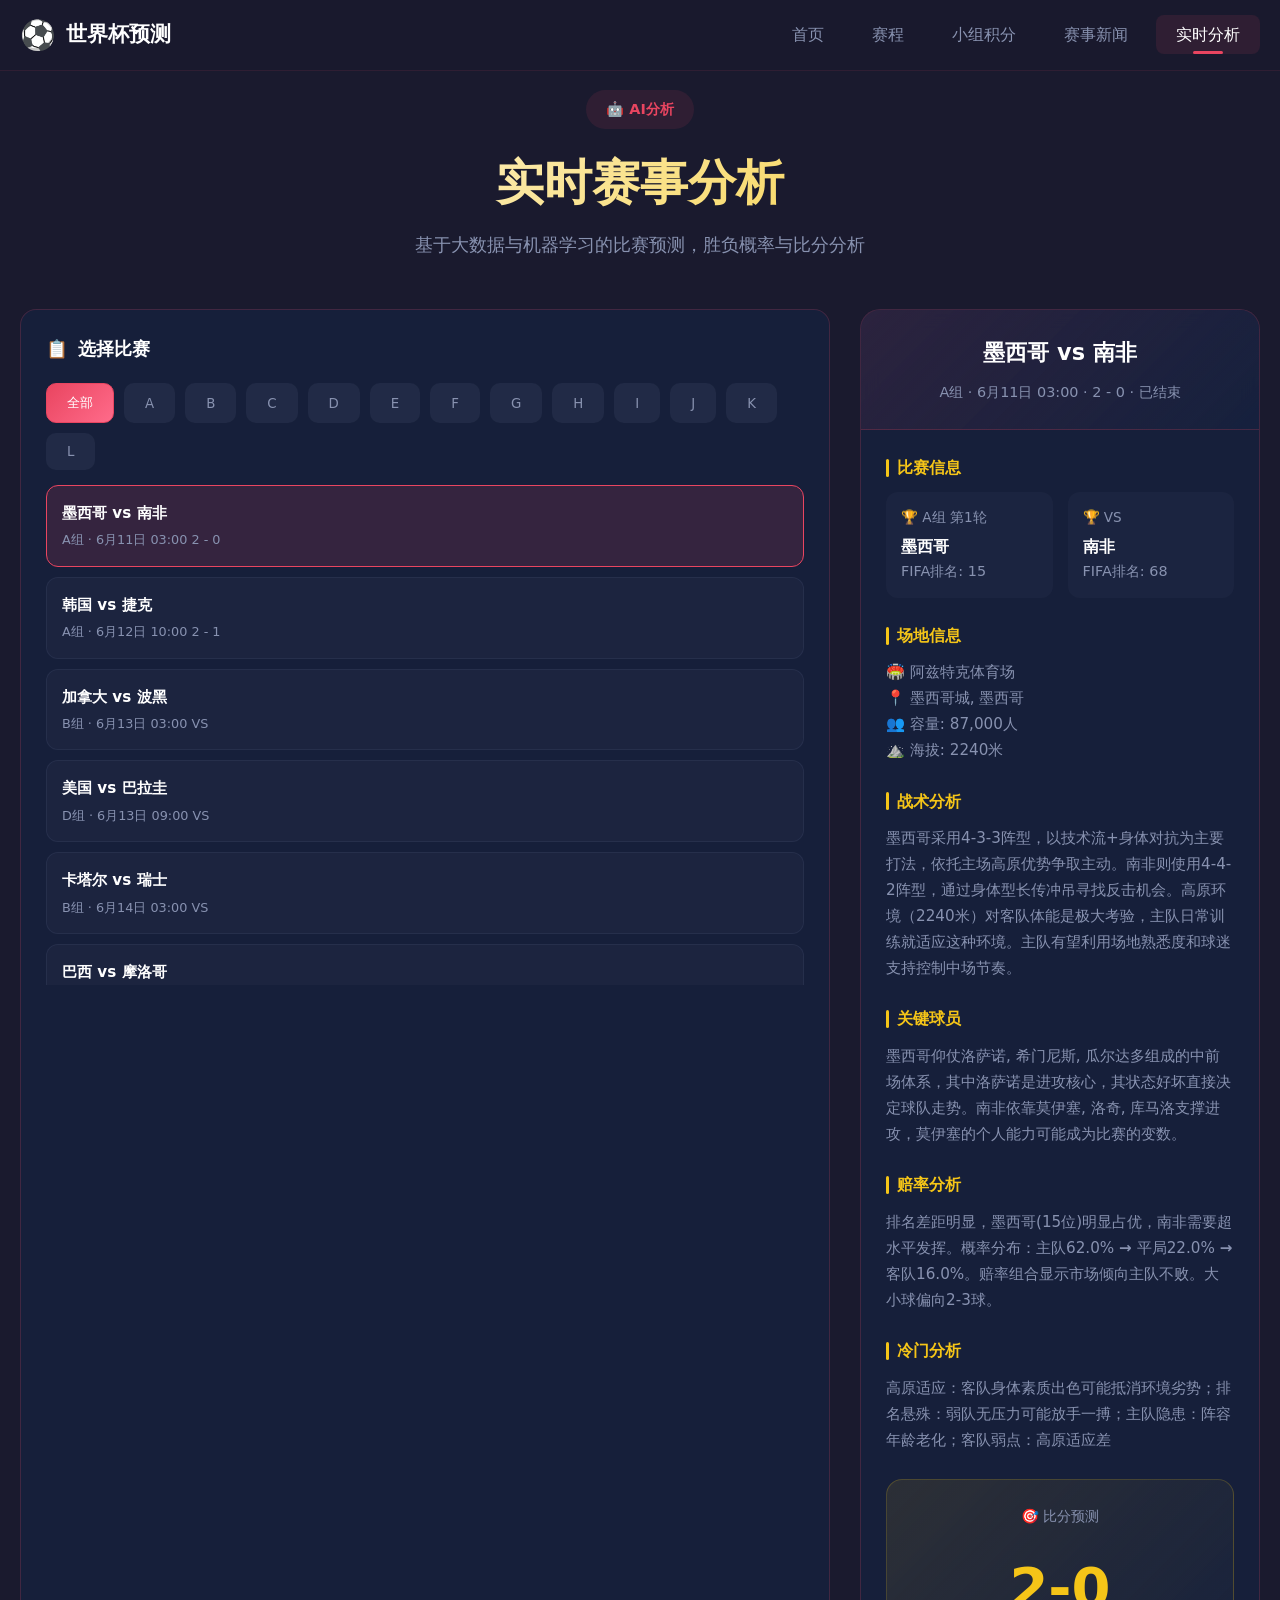
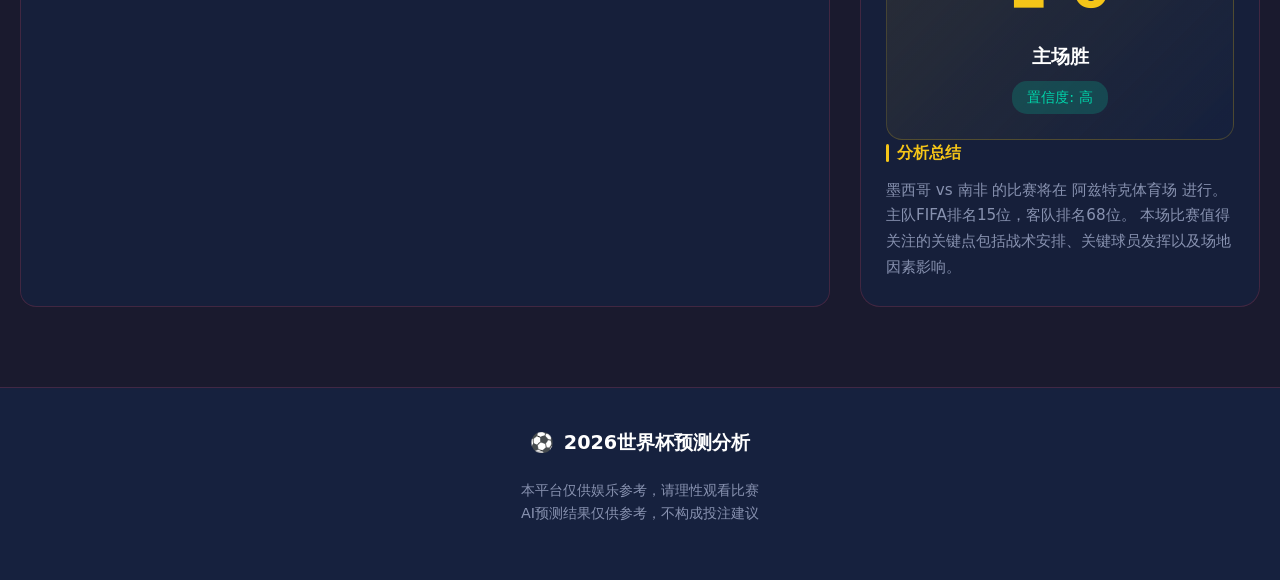
==== commit 27b373b0: "fix: analysis页面加载时自动选中并显示第一场比赛分析" ====
--- a/analysis.html
+++ b/analysis.html
@@ -116,6 +116,10 @@
             await loadData();
             initFilters();
             renderMatchSelector();
+            // 自动选中第一场比赛并显示分析
+            if (scheduleData && scheduleData.matches && scheduleData.matches.length > 0) {
+                selectMatch(scheduleData.matches[0].id);
+            }
         });
 
         // 导航
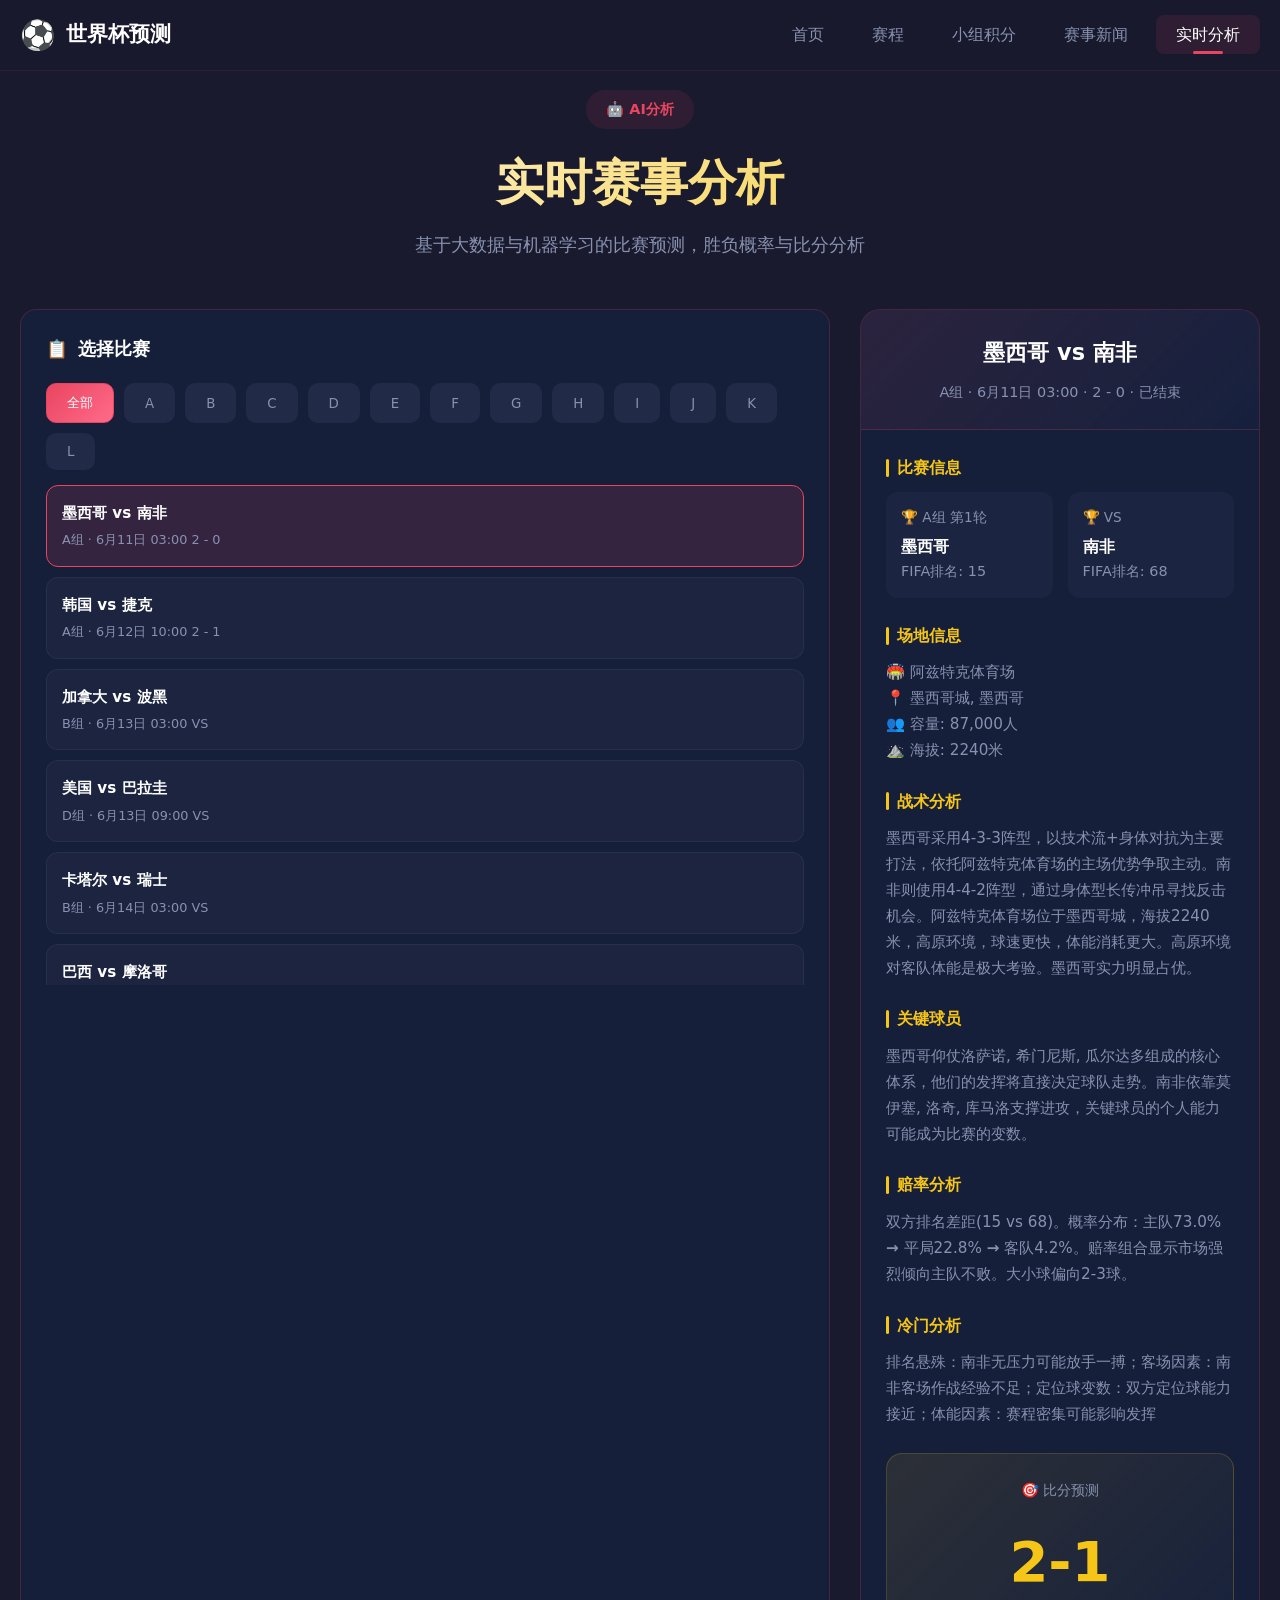
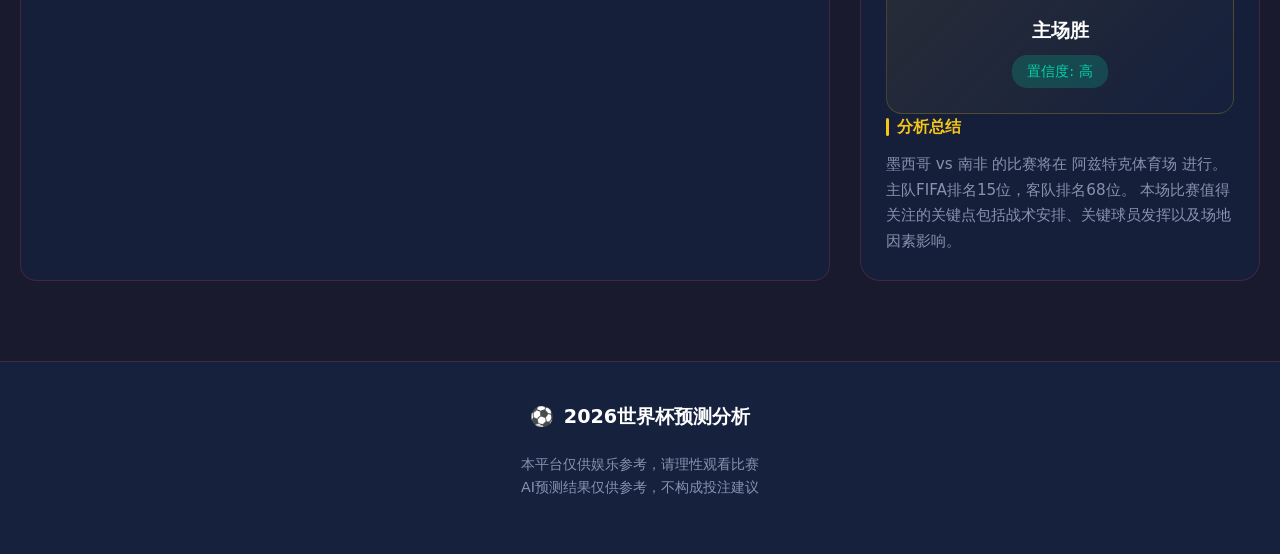
==== commit c584dac4: "fix: 添加调试日志并绕过缓存" ====
--- a/analysis.html
+++ b/analysis.html
@@ -116,9 +116,11 @@
             await loadData();
             initFilters();
             renderMatchSelector();
-            // 自动选中第一场比赛并显示分析
+            // 确保数据加载完成后自动选中第一场比赛
             if (scheduleData && scheduleData.matches && scheduleData.matches.length > 0) {
-                selectMatch(scheduleData.matches[0].id);
+                const firstMatchId = scheduleData.matches[0].id;
+                console.log('自动选中比赛ID:', firstMatchId, scheduleData.matches[0].home, 'vs', scheduleData.matches[0].away);
+                selectMatch(firstMatchId);
             }
         });
 
@@ -145,12 +147,14 @@
         // 加载数据
         async function loadData() {
             try {
+                const ts = Date.now();
                 const [scheduleRes, analysisRes] = await Promise.all([
-                    fetch('data/schedule.json'),
-                    fetch('data/analysis.json')
+                    fetch(`data/schedule.json?t=${ts}`),
+                    fetch(`data/analysis.json?t=${ts}`)
                 ]);
                 scheduleData = await scheduleRes.json();
                 analysisData = await analysisRes.json();
+                console.log('数据加载成功:', scheduleData?.matches?.length, '场比赛');
             } catch (e) {
                 console.error('数据加载失败:', e);
             }
@@ -252,9 +256,18 @@
         function showMatchAnalysis(matchId) {
             const match = scheduleData.matches.find(m => m.id === matchId);
             const analysis = getMatchAnalysis(matchId);
-            const venue = scheduleData.venues[match.venue] || {};
-
-            if (!match) return;
+            const venue = scheduleData.venues ? (scheduleData.venues[match?.venue] || {}) : {};
+            
+            console.log('showMatchAnalysis called:', matchId, {
+                match: match ? `${match.home} vs ${match.away}` : 'NOT FOUND',
+                analysisFound: !!analysis,
+                analysisKeys: analysis?.analysis ? Object.keys(analysis.analysis) : []
+            });
+
+            if (!match) {
+                console.error('未找到比赛:', matchId);
+                return;
+            }
 
             // 更新标题
             document.getElementById('analysisTitle').textContent = `${match.home} vs ${match.away}`;
